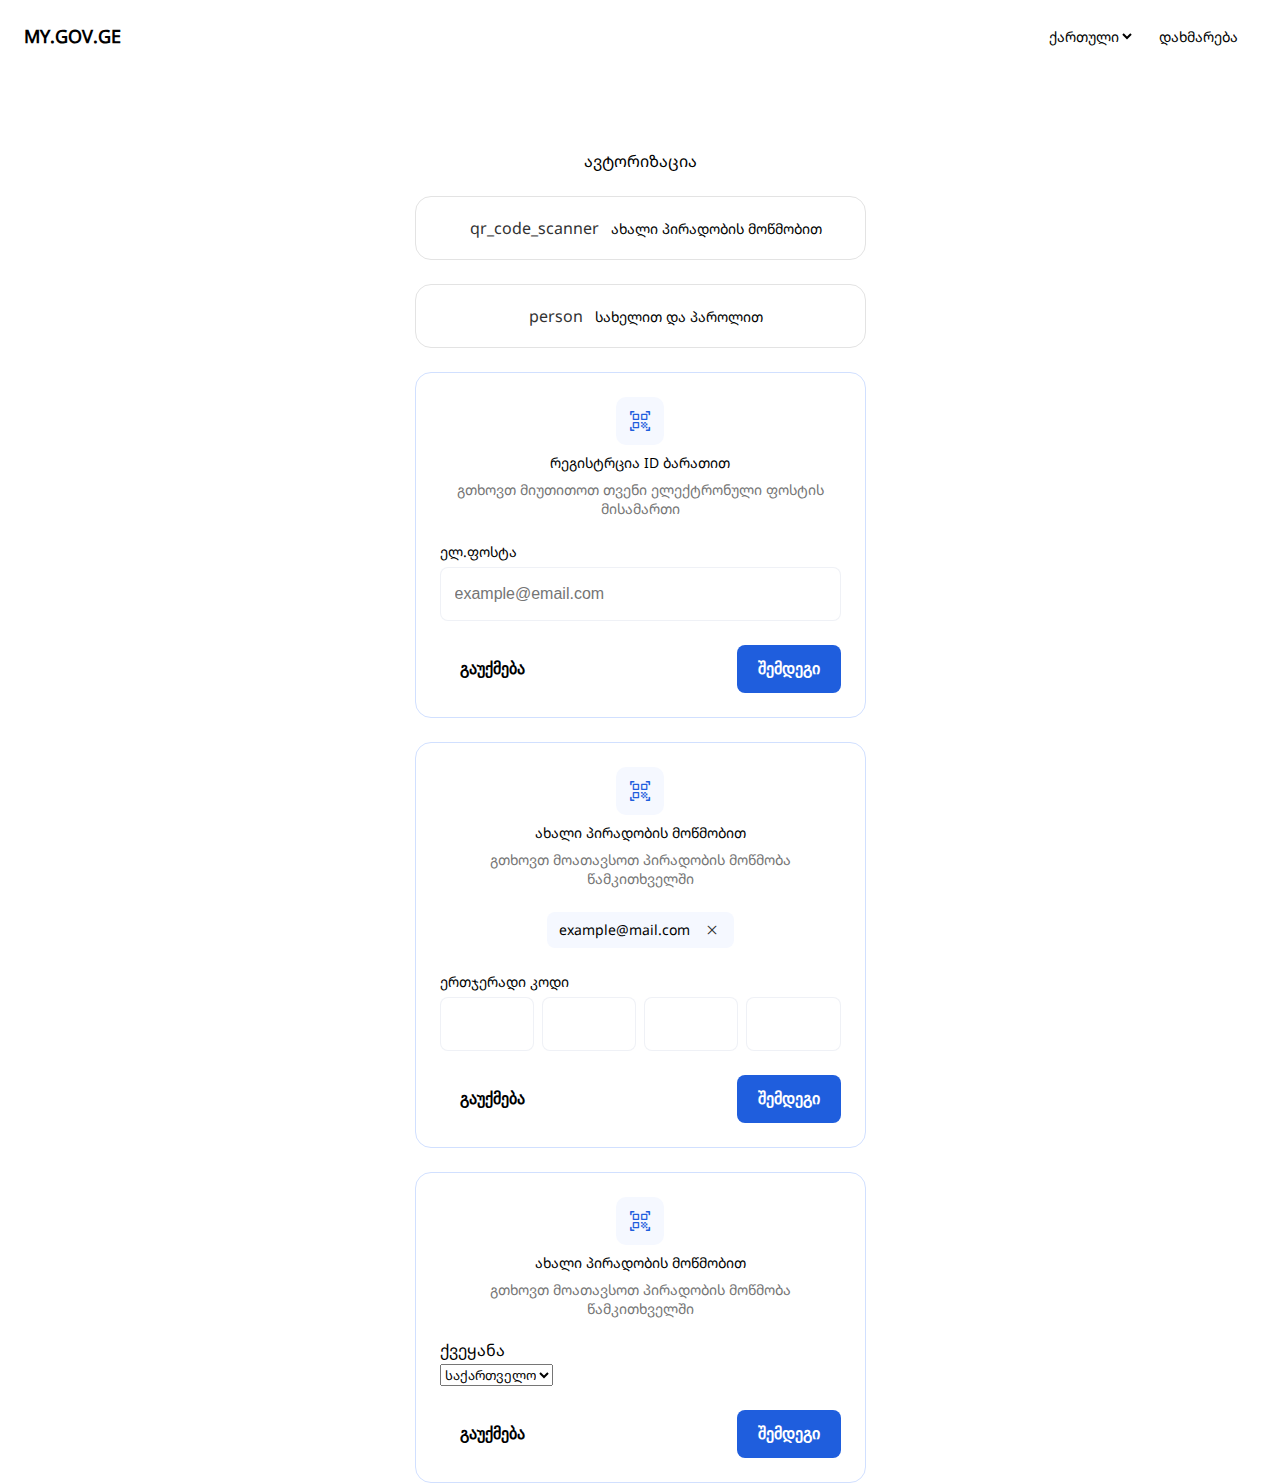
==== main.html @ c5b0b302 "all" ====
<html lang="en">

<head>
  <meta charset="UTF-8">
  <meta http-equiv="X-UA-Compatible" content="IE=edge">
  <meta name="viewport" content="width=device-width, initial-scale=1.0">

  <!-- Importing Styles -->
  <link rel="stylesheet" href="./assets/styles/reset.css">
  <link rel="stylesheet" href="./assets/styles/fonts.css">
  <link rel="stylesheet" href="./assets/styles/style.css">
  <link rel="stylesheet" href="./assets/styles/global.css">

  <!-- Icons Import -->
  <link href="https://fonts.googleapis.com/css2?family=Material+Symbols+Rounded:opsz,wght,FILL,GRAD@20..48,100..700,0..1,-50..200" rel="stylesheet" />

  <title>MY.GOV.GE</title>
   
</head>

<body>
    <div class="container">
        <header class="header_main_container">
            <div class="header_content_container">
                <div class="header_logo">my.gov.ge</div>
                <div class="header_right_components">
                    <div class="dropDown_text_ct">
                        <select name="language" id="language" class="dropdown_ct formated-text-1">
                            <option value="ქართული">ქართული</option>
                            <option value="English">English</option>
                            <option value="Russian">Russian</option>
                        </select>
                    </div>
                    <div class="help_text_ct">
                        <span class="formated-text-1">დახმარება</span>
                    </div>
                </div>
            </div>
        </header>

<!-- Diabled area >>>    aria-disabled="true" -->

        <section class="content-main-container">
            <div class="centered-forms">


<!-- Qr Code Login-->
            <div class="top-text-container">
                <span class="top-text">ავტორიზაცია</span>

                <div class="authorization-metod">
                    <div class="authorization-metod-icon">
                        <span class="material-symbols-outlined brown-color">qr_code_scanner</span>
                    </div>
                    <span class="formated-text-2">ახალი პირადობის მოწმობით</span>
                </div>
            </div>

<!-- Qr Code Login Done -->


<!-- Name and password Login -->
            <div class="top-text-container">
                <div class="authorization-metod">
                    <div class="authorization-metod-icon">
                        <span class="material-symbols-outlined brown-color">person</span>
                    </div>
                    <span class="formated-text-2">სახელით და პაროლით</span>
                </div>
            </div>


             <div class="content-container">
                <div class="form-main-container ">

                    <div class="form-top-container">

                        <div class="blue-icon-container">
                            <span class="material-symbols-outlined">person</span>
                        </div>
                        <span class="formated-text-2">სახელით და პაროლით</span>
                        <span class="formated-text-1 grey-color-500">
                            ავტორიზაციისთვის გთხოვთ გამოიყენოთ თქვენი MY.GOV.GE_ის ანგარიში
                        </span>
                    </div>



                    <div class="form-middle-container">
                        <div class="inputs-main-container">
                            <label for="users" class="formated-text-1">მომხმარებელი</label>
                            <input type="text" class="global-input" placeholder="ელ.ფოსტა ან მობილური">
                        </div>
                            
                        <div class="inputs-main-container">
                            <label for="password" class="formated-text-1">პაროლი</label>
                            <input type="password" class="global-input" placeholder="ჩაწერეთ პაროლი">

                             <div class="bottom_password_content">
                                <div class="show_password">
                                    <input type="checkbox"> <span class="formated-text-1 grey-color-700">მაჩვენე პაროლი</span>
                                </div>
                               <span class="formated-text-1 blue-color ">დაგავიწყდა პაროლი?</span>
                             </div>
                        </div>

                    </div>

 
                    <div class="form-bottom-container">
                        <button class="transparent-button"> <span class="transparent-button-text  blue-color">რეგისტრაცია</span></button>
                        <button class="blue-button"> <span class="blue-button-text ">შემდეგი</span></button>

                    </div> 
                </div>
            </div> 
            
<!-- Name and password Login Done -->






<!-- password restore First Step -->

            <div class="content-container">
                <div class="form-main-container ">

                    <div class="form-top-container">

                        <div class="blue-icon-container">
                            <span class="material-symbols-outlined">lock</span>
                        </div>
                        <span class="formated-text-2">პაროლის აღდგენა</span>
                        <span class="formated-text-1 grey-color-500">
                            პაროლის აღსადგენად შეავსეთ მოცემული ველები
                        </span>
                    </div>



                    <div class="form-middle-container">
                        <div class="inputs-main-container">
                            <label for="users" class="formated-text-1">პირადობის ნომერი</label>
                            <input type="text" class="global-input" placeholder="მაგ. 01010000000">
                        </div>
                            
                        <div class="inputs-main-container">
                            <label for="mobile" class="formated-text-1">მობილური</label>
                            <div class="mobile_phone_ct">
                            <select name="mobile" id="mobile" class="dropdown_ct formated-text-1 mobile_select">
                                <option value="number">579</option>
                                <option value="number">580</option>
                                <option value="number">581</option>
                            </select>
                            <input type="mobile" class="global-input mobile_placeholder" placeholder="ჩაწერეთ მობილური">
                            </div>

                        </div>
                        <div class="inputs-main-container">
                            <label for="email" class="formated-text-1">ელ. ფოსტა</label>
                            <input type="email" class="global-input" placeholder="მაგ. example@email.com">
                        </div>
                    </div>

 
                    <div class="form-bottom-container">
                        <button class="transparent-button"> <span class="transparent-button-text">გაუქმება</span></button>
                        <button class="blue-button"> <span class="blue-button-text ">შემდეგი</span></button>

                    </div> 
                </div>
            </div> 
<!-- password restore First Step Done -->








<!-- password restore with new password -->

            <div class="content-container" >
                <div class="form-main-container ">

                    <div class="form-top-container">

                        <div class="blue-icon-container">
                            <span class="material-symbols-outlined">lock</span>
                        </div>
                        <span class="formated-text-2">პაროლის აღდგენა</span>
                        <span class="formated-text-1 grey-color-500">
                            შეიყვანეთ ახალი პაროლი
                        </span>
                    </div>



                    <div class="form-middle-container">
                        <div class="inputs-main-container">
                            <label for="password" class="formated-text-1">ახალი პაროლი</label>
                            <input type="password" class="global-input" placeholder="შეიყვანეთ პაროლი">
                        </div>
                        <div class="inputs-main-container">
                            <label for="password" class="formated-text-1">გაიმეორეთ ახალი პაროლი</label>
                            <input type="password" class="global-input" placeholder="შეიყვანეთ პაროლი">
                        </div>
                      
                            
                        
                    </div>


                    <div class="form-bottom-container">
                        <button class="transparent-button"> <span class="transparent-button-text">გაუქმება</span></button>
                        <button class="blue-button"> <span class="blue-button-text ">შემდეგი</span></button>

                    </div> 
                </div>
            </div> 
<!-- password restore with new password Done -->
                <!-- Start Email-input with ID -->

            <div class="content-container active">
                <div class="form-main-container ">
                
                    <div class="form-top-container">
                    
                        <div class="blue-icon-container">
                            <span class="material-symbols-rounded">qr_code_scanner</span>
                        </div>
                        <span class="formated-text-2">რეგისტრცია ID ბარათით</span>
                        <span class="formated-text-1 grey-color-500">
                          გთხოვთ მიუთითოთ თვენი ელექტრონული ფოსტის მისამართი
                        </span>
                    </div>
                  
                    <div class="form-middle-container">
                      <div class="inputs-main-container">
                          <label for="email" class="formated-text-1">ელ.ფოსტა</label>
                          <input type="email" id="email" class="global-input" placeholder="example@email.com">
                      </div>
                  </div>
  
                    <div class="form-bottom-container">
                      <button class="transparent-button"> <span class="transparent-button-text  black-color">გაუქმება</span></button>
                      <button class="blue-button"> <span class="blue-button-text ">შემდეგი</span></button>
                    
                    </div> 
                </div>
              </div> 
  
  <!-- End Email-input with ID -->
  
  <!-- Start Email-verification with ID -->
  
  <div class="content-container active">
    <div class="form-main-container ">
    
        <div class="form-top-container">
        
            <div class="blue-icon-container">
                <span class="material-symbols-rounded">qr_code_scanner</span>
            </div>
            <span class="formated-text-2">ახალი პირადობის მოწმობით</span>
            <span class="formated-text-1 grey-color-500">
              გთხოვთ მოათავსოთ პირადობის მოწმობა წამკითხველში
            </span>
        </div>
  
        <div class="form-middle-container">
          <div class="selected-mail-button">
            <span>example@mail.com</span>
            <button class="icon-button">
              <span class="material-symbols-rounded brown-color">close</span>
            </button>
          </div>
          <div class="inputs-main-container">
              <label for="number" class="formated-text-1">ერთჯერადი კოდი</label>
              <div  id="number" class="inputs-code-container">
                <input type="number" class="global-input">
                <input type="number" class="global-input">
                <input type="number" class="global-input">
                <input type="number" class="global-input">
              </div>
          </div>
        </div>
      
        <div class="form-bottom-container">
          <button class="transparent-button"> <span class="transparent-button-text  black-color">გაუქმება</span></button>
          <button class="blue-button"> <span class="blue-button-text ">შემდეგი</span></button>
        </div> 
    </div>
  </div> 
  
  <!-- End Email-verification with ID -->
  
  <!-- Start Phone-input with ID -->
  
  <div class="content-container active">
    <div class="form-main-container ">
    
        <div class="form-top-container">
        
            <div class="blue-icon-container">
                <span class="material-symbols-rounded">qr_code_scanner</span>
            </div>
            <span class="formated-text-2">ახალი პირადობის მოწმობით</span>
            <span class="formated-text-1 grey-color-500">
              გთხოვთ მოათავსოთ პირადობის მოწმობა წამკითხველში
            </span>
        </div>
  
        <div class="form-middle-container">
          <div class="inputs-main-container">
            <label for="country">ქვეყანა</label>
  
            <select name="country" id="country">
              <option value="Georgia">საქართველო</option>
              <option value="Germany">გერმანია</option>
            </select>
          </div>
        </div>
  
        <div class="form-bottom-container">
          <button class="transparent-button"> <span class="transparent-button-text  black-color">გაუქმება</span></button>
          <button class="blue-button"> <span class="blue-button-text ">შემდეგი</span></button>
        </div> 
    </div>
  </div> 
  
  <!-- End Phone-input with ID -->



            <!-- <span class="loader-line"></span> -->

            </div>
            
        </section>
    </div>






</body>
</html>
---- assets/styles/fonts.css ----
@font-face {
    font-family: 'Noto Sans Georgian';
    src: url('/assets/Fonts/NotoSansGeorgian-Regular.eot');
    src: url('/assets/Fonts/NotoSansGeorgian-Regular.eot?#iefix') format('embedded-opentype'),
        url('/assets/Fonts/NotoSansGeorgian-Regular.woff2') format('woff2'),
        url('/assets/Fonts/NotoSansGeorgian-Regular.woff') format('woff'),
        url('/assets/Fonts/NotoSansGeorgian-Regular.ttf') format('truetype'),
        url('/assets/Fonts/NotoSansGeorgian-Regular.svg#NotoSansGeorgian-Regular') format('svg');
    font-weight: normal;
    font-style: normal;
    font-display: swap;
}

body, select {
    font-family: 'Noto Sans Georgian';
}
---- assets/styles/style.css ----
/* font-variant-caps: all-petite-caps; */
.header_main_container{
    display: flex;
    flex-direction: row;
    justify-content: space-between;
    align-items: center;
    padding: 24px;
}

.header_content_container{
    display: flex;
    justify-content: space-between;
    align-items: center;
    width: 100%;
}

.header_logo{
    width: 101px;
    height: 24px;
    font-style: normal;
    font-weight: 700;
    font-size: 18px;
    line-height: 24px;
    text-transform: uppercase;
    mix-blend-mode: normal;
}
.header_right_components{
    display: flex;
    flex-direction: row;
    align-items: center;
    width: auto;
    height: 19px;
    padding: 0px 16px;
    gap: 24px;
   
}
 
.help_text_ct{
    display: flex;
    flex-direction: row;
    align-items: center;
    padding: 0px;
    gap: 8px;
    width: 81px;
    height: 19px;
}

.dropDown_text_ct{
    display: flex;
    flex-direction: row;
    align-items: center;
    padding: 0px;
    gap: 8px;
    width: auto;
    height: 19px;
}
.dropdown_ct{
    border: none;
    background-color: transparent;
}



.bottom_password_content{
    display: flex;
    flex-direction: row;
    justify-content: space-between;
    align-items: flex-start;
    white-space: nowrap;
    padding: 0px 1px;
    gap: 10px;
    width: 100%;
    height: 19px;
}

.mobile_phone_ct{
    position: relative;
    display: flex;
    width: 100%;
    align-items: center;
}
.mobile_select{
    display: flex;
    flex-direction: row;
    justify-content: space-between;
    align-items: center;
    padding: 10px 12px 10px 14px;
    gap: 4px;
    width: 78px;
    height: 42px;
    position: absolute;
    cursor: pointer;
}
.mobile_select:focus{
    outline: none;
}

.mobile_placeholder{
    padding: 14px 0px 14px 90px !important;
}




/* Spinner */

.loader-line {
    width: 100%;
    height: 3px;
    position: relative;
    overflow: hidden;
    background-color: #F5F8FF;
    -webkit-border-radius: 20px;
    -moz-border-radius: 20px;
    border-radius: 20px;
}

.loader-line:before {
    content: "";
    position: absolute;
    left: -50%;
    height: 3px;
    width: 40%;
    background-color: #2970FF;
    -webkit-animation: lineAnim 1s linear infinite;
    -moz-animation: lineAnim 1s linear infinite;
    animation: lineAnim 1s linear infinite;
    -webkit-border-radius: 20px;
    -moz-border-radius: 20px;
    border-radius: 20px;
}

@keyframes lineAnim {
    0% {
        left: -40%;
    }
    50% {
        left: 20%;
        width: 80%;
    }
    100% {
        left: 100%;
        width: 100%;
    }
}
/* Spinner Done */

 

/* Responsive Mobile */

@media(max-width: 385px) {
    .container{
        gap: 24px !important;
    }
    .bottom_password_content {
        height: auto;
        flex-direction: column;
    }

    .header_right_components{
        display: none;
    }
    
    .header_content_container{
        justify-content: center;
    }

}

@media(max-width: 340px) {
    .mobile_placeholder{
        padding: 14px 0px 14px 70px !important;
    }
    
    .mobile_select{
        padding: 10px 5px 10px 8px !important;
        width: 60px !important;
    }
    .authorization-metod-icon{
        padding: 10px !important;

    }
    .centered-forms{
        min-width: 250px !important;
    }
    .form-bottom-container{
        justify-content: center !important;
        gap: unset;
    }
}


/* Responsive Mobile Done */
---- assets/styles/global.css ----
.container{
    display: flex;
    flex-direction: column;
    gap: 78px;
}




/* Global Colors */

.brown-color{
    color: #323232;
}
.grey-color-500{
    color: #757575;
}
.grey-color-700{
    color: #474747; 
}

.blue-color{
    color: #2970FF;
}

.black-color{
    color: #000000;
}
/* Global Colors Done*/







/* Global Text Format */

.formated-text-1{
    font-style: normal;
    font-weight: 400;
    font-size: 14px;
    line-height: 19px;
}

.formated-text-2{
    font-style: normal;
    font-weight: 500;
    font-size: 14px;
    line-height: 19px;
}

.nowrap{
    white-space: nowrap;
}
/* Global Text Format Done */








/* Button, Inputs and Icons Base*/

.blue-button{
    box-sizing: border-box;
    display: flex;
    flex-direction: row;
    justify-content: center;
    align-items: center;
    padding: 13px 20px;
    gap: 8px;
    width: auto;
    height: 48px;
    background: #1F5EDD;
    border: 1px solid transparent;
    border-radius: 8px;
    transition: 0.3s ease-in-out;
    cursor: pointer;
    
}

.blue-button:enabled:hover{
    background: #2970FF;
}

.blue-button:enabled:focus{
    box-shadow: 0px 1px 2px rgba(16, 24, 40, 0.05), 0px 0px 0px 4px #D1E0FF;
    border: 1px solid #84ADFF;
}

.blue-button:disabled{
    opacity: 0.3;
    cursor: default;
}

.blue-button-text{
    width: auto;
    height: 22px;
    font-style: normal;
    font-weight: 600;
    font-size: 16px;
    line-height: 22px;
    text-transform: uppercase;
    color: #FFFFFF;
}

.transparent-button{
    display: flex;
    flex-direction: row;
    align-items: center;
    padding: 13px 20px;
    width: auto;
    height: 48px;
    border-radius: 8px;
    cursor: pointer;
    border: none;
    background-color: transparent;
    transition: 0.3s ease-in-out;


}

.transparent-button:enabled:hover{
    background: #EEF4FF;
}


.transparent-button:disabled{
    opacity: 0.3;
    cursor: default;

}

.transparent-button-text{
    width: auto;
    height: 22px;
    font-style: normal;
    font-weight: 600;
    font-size: 16px;
    line-height: 22px;
    text-transform: uppercase;
}


.blue-icon-container{
    display: flex;
    flex-direction: row;
    align-items: center;
    justify-content: center;
    padding: 12px;
    gap: 10px;
    width: 48px;
    height: 48px;
    background: #F5F8FF;
    border-radius: 10px;
    color: #1F5EDD;

}

.icon-button{
    box-sizing: border-box;
    display: flex;
    flex-direction: row;
    justify-content: center;
    align-items: center;
    width: 20px;
    height: 20px;
    background: transparent;
    border: 1px solid transparent;
    border-radius: 4px;
    transition: 0.1s ease-in-out;
    cursor: pointer;
}
.icon-button span{
    font-size: 16px;
}

.icon-button:enabled:hover{
    background: rgba(209, 224, 255, 1);
}

.icon-button:enabled:focus{
    box-shadow: 0px 1px 2px rgba(16, 24, 40, 0.05), 0px 0px 0px 4px #D1E0FF;
    border: 1px solid #84ADFF;
}

.icon-button:disabled{
    opacity: 0.1;
    cursor: default;
}

.global-input{
    box-sizing: border-box;
    display: flex;
    flex-direction: row;
    align-items: center;
    padding: 16px 14px;
    gap: 8px;
    width: 100%;
    height: 54px;
    border: 1px solid rgba(201, 208, 225, 0.3);
    border-radius: 8px;
}
.global-input:focus{
    box-shadow: 0px 0px 0px 3px #84DAFF;
}

.global-input::-webkit-input-placeholder{
    height: 22px;
    font-style: normal;
    font-weight: 400;
    font-size: 16px;
    line-height: 22px;
    color: #757575;
}


.global-input:focus::-webkit-input-placeholder  {color:transparent; transition: 0.3s;}
.global-input:focus::-moz-placeholder   {color:transparent;}
.global-input:-moz-placeholder   {color:transparent;}

.material-symbols-rounded {
  font-variation-settings:
  'FILL' 0,
  'wght' 400,
  'GRAD' 0,
  'opsz' 48
}

/* Chrome, Safari, Edge, Opera */
input::-webkit-outer-spin-button,
input::-webkit-inner-spin-button {
  -webkit-appearance: none;
  margin: 0;
}

/* Firefox */
/* input[type=number] {
  -moz-appearance: textfield;
} */

.selected-mail-button{
    font-size: 14px;
    font-weight: 500;
    display: flex;
    flex-direction: row;
    align-items: center;
    padding: 8px 12px;
    gap: 12px;
    
    background: #F5F8FF;
    border-radius: 8px;
}

/* Button, Inputs and Icons Base Done*/






/* Top Authorization */

.top-text-container{
    display: flex;
    flex-direction: column;
    align-items: center;
    padding: 0px;
    gap: 24px;
    width: 100%;
    height: auto;
}

.top-text{
    width: 100%;
    height: 22px;
    font-style: normal;
    font-weight: 500;
    font-size: 16px;
    line-height: 22px;
    text-align: center;
    mix-blend-mode: normal;
    text-transform: uppercase;
}



 
.authorization-metod{
    box-sizing: border-box;
    display: flex;
    flex-direction: row;
    align-items: center;
    justify-content: center;
    padding: 8px;
    width: 100%;
    height: 64px;
    background: #FFFFFF;
    border: 1px solid #E3E3E3;
    border-radius: 16px;
    cursor: pointer;
    transition: 0.3s ease-in-out;
}

.authorization-metod:hover{
    background: #F5F8FF;
}

.authorization-metod-icon{
    display: flex;
    flex-direction: row;
    align-items: flex-start;
    padding: 12px;
    gap: 10px;
    width: auto;
    height: auto;
    border-radius: 10px;
}
/* Top Authorization Done*/










/* Global Containers */
.active{
display: flex !important;
}

.content-main-container{
    display: flex;
    justify-content: center;
    width: 100%;
}

.centered-forms{
    display: flex;
    flex-direction: column;
    justify-content: center;
    gap: 24px;
    min-width: 320px;
    max-width: 451px;
    height: auto;
}

.content-container{
    display: none;
    flex-direction: column;
    align-items: flex-start;
    padding: 0px;
    gap: 12px;
    width: 100%;
    height: auto;
}

.form-main-container{
    box-sizing: border-box;
    display: flex;
    flex-direction: column;
    align-items: flex-start;
    padding: 24px;
    gap: 24px;
    width: 100%;
    height: auto;
    background: #FFFFFF;
    border: 1px solid #D1E0FF;
    border-radius: 16px;
}


[aria-disabled="true"] {
    opacity: 0.3;
    cursor: default;
    pointer-events: none;
}

.form-top-container{
    display: flex;
    flex-direction: column;
    justify-content: center;
    align-items: center;
    text-align: center;
    padding: 0px;
    gap: 8px;
    width: 100%;
    height: auto;
}

.form-middle-container{
    display: flex;
    flex-direction: column;
    align-items: center;
    padding: 0px;
    gap: 24px;
    width: 100%;
    height: auto;

}
.form-bottom-container{
    display: flex;
    flex-direction: row;
    justify-content: space-between;
    align-items: flex-start;
    padding: 0px;
    gap: 17px;
    width: 100%;
    height: 48px;
}



.inputs-main-container{
    display: flex;
    flex-direction: column;
    align-items: flex-start;
    padding: 0px;
    gap: 6px;
    width: 100%;
    height: auto;
}

.inputs-code-container{
    display: flex;
    flex-direction: row;
    justify-content: space-between;
    align-items:center;
    gap: 8px;
}
.inputs-code-container input{
    text-align: center;
}

/* Global Containers Done*/
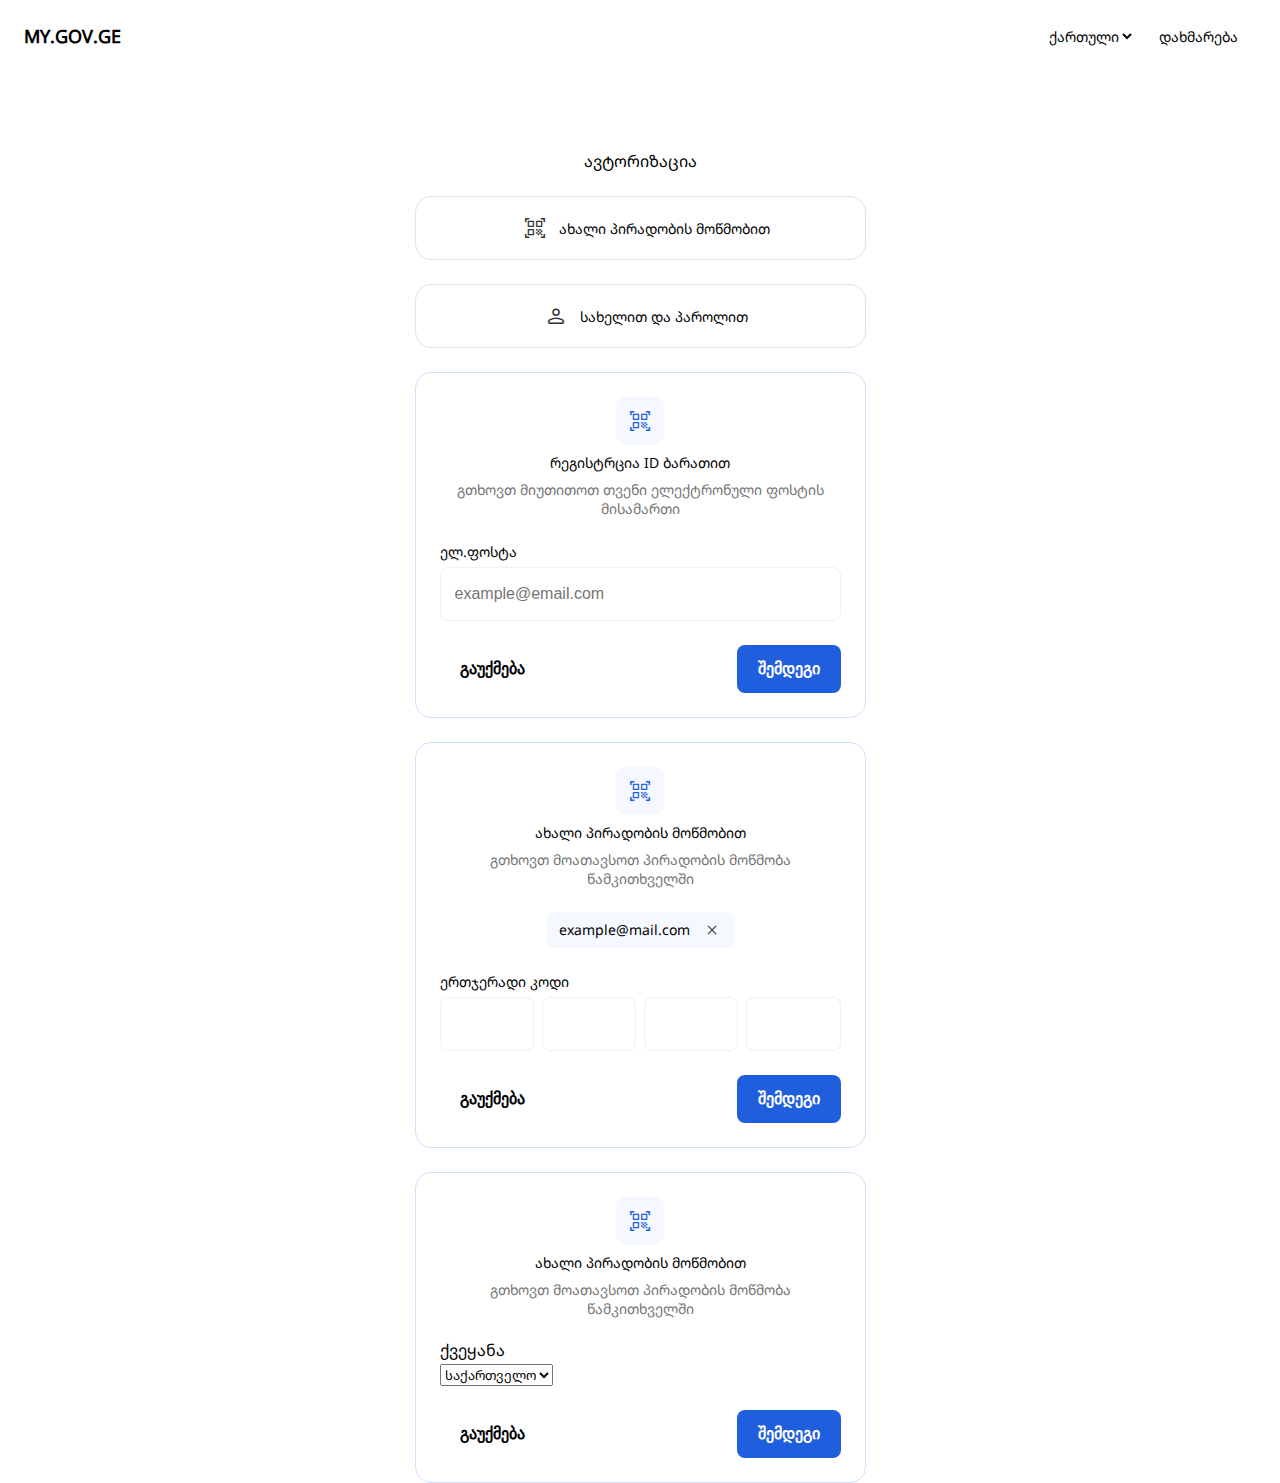
==== commit f010bf1c: "11" ====
--- a/main.html
+++ b/main.html
@@ -50,7 +50,7 @@
 
                 <div class="authorization-metod">
                     <div class="authorization-metod-icon">
-                        <span class="material-symbols-outlined brown-color">qr_code_scanner</span>
+                        <span class="material-symbols-Rounded brown-color">qr_code_scanner</span>
                     </div>
                     <span class="formated-text-2">ახალი პირადობის მოწმობით</span>
                 </div>
@@ -63,7 +63,7 @@
             <div class="top-text-container">
                 <div class="authorization-metod">
                     <div class="authorization-metod-icon">
-                        <span class="material-symbols-outlined brown-color">person</span>
+                        <span class="material-symbols-Rounded brown-color">person</span>
                     </div>
                     <span class="formated-text-2">სახელით და პაროლით</span>
                 </div>
@@ -76,7 +76,7 @@
                     <div class="form-top-container">
 
                         <div class="blue-icon-container">
-                            <span class="material-symbols-outlined">person</span>
+                            <span class="material-symbols-Rounded">person</span>
                         </div>
                         <span class="formated-text-2">სახელით და პაროლით</span>
                         <span class="formated-text-1 grey-color-500">
@@ -130,7 +130,7 @@
                     <div class="form-top-container">
 
                         <div class="blue-icon-container">
-                            <span class="material-symbols-outlined">lock</span>
+                            <span class="material-symbols-Rounded">lock</span>
                         </div>
                         <span class="formated-text-2">პაროლის აღდგენა</span>
                         <span class="formated-text-1 grey-color-500">
@@ -189,7 +189,7 @@
                     <div class="form-top-container">
 
                         <div class="blue-icon-container">
-                            <span class="material-symbols-outlined">lock</span>
+                            <span class="material-symbols-Rounded">lock</span>
                         </div>
                         <span class="formated-text-2">პაროლის აღდგენა</span>
                         <span class="formated-text-1 grey-color-500">
@@ -222,7 +222,8 @@
                 </div>
             </div> 
 <!-- password restore with new password Done -->
-                <!-- Start Email-input with ID -->
+
+<!-- Start Email-input with ID -->
 
             <div class="content-container active">
                 <div class="form-main-container ">
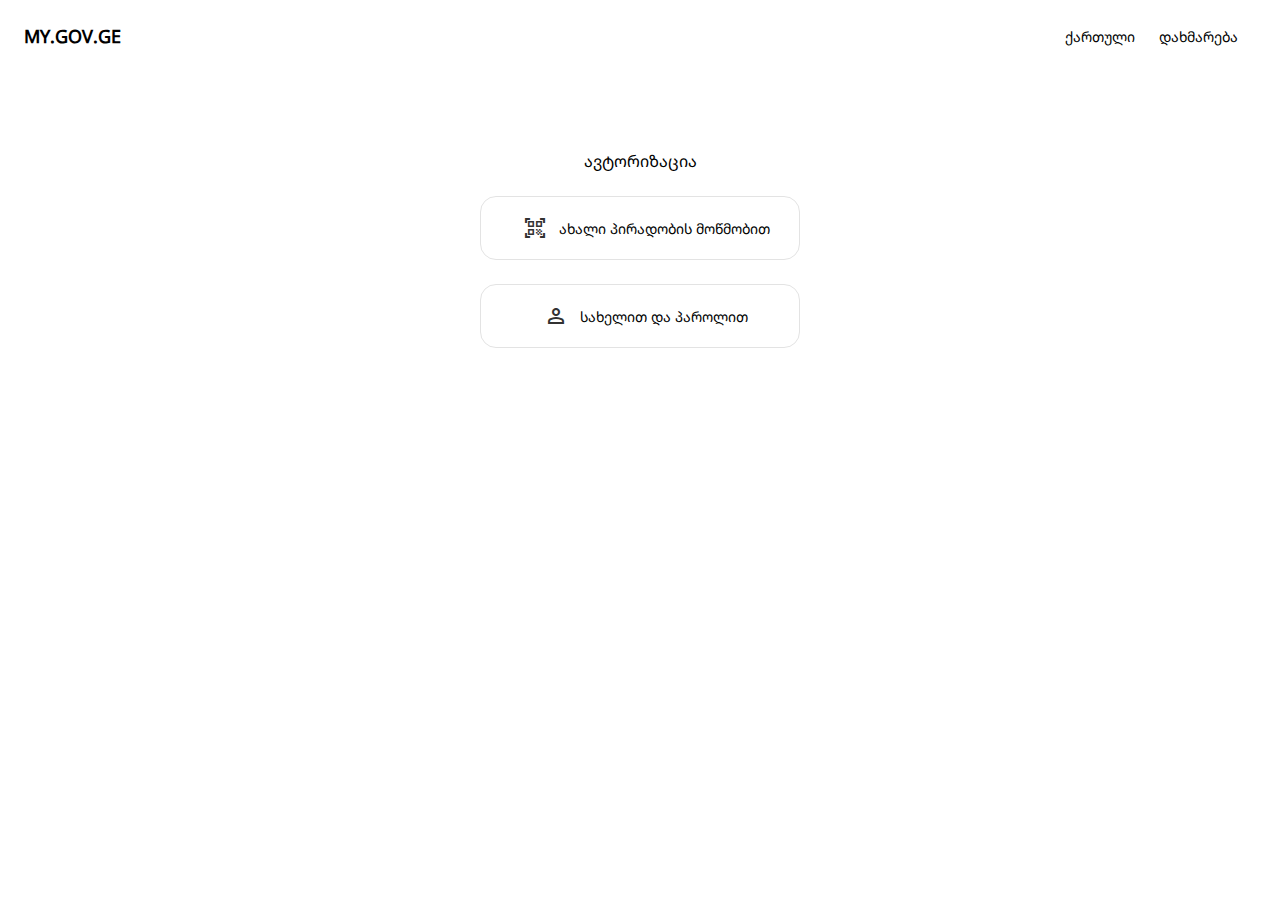
==== commit 857ddfe6: "Merge branch 'ID-Card' of https://github.com/KiRaKoZ/MGG into ID-Card" ====
--- a/main.html
+++ b/main.html
@@ -12,7 +12,7 @@
   <link rel="stylesheet" href="./assets/styles/global.css">
 
   <!-- Icons Import -->
-  <link href="https://fonts.googleapis.com/css2?family=Material+Symbols+Rounded:opsz,wght,FILL,GRAD@20..48,100..700,0..1,-50..200" rel="stylesheet" />
+  <link href="https://fonts.googleapis.com/css2?family=Material+Symbols+Outlined:opsz,wght,FILL,GRAD@20..48,100..700,0..1,-50..200" rel="stylesheet" />
 
   <title>MY.GOV.GE</title>
    
@@ -50,7 +50,7 @@
 
                 <div class="authorization-metod">
                     <div class="authorization-metod-icon">
-                        <span class="material-symbols-Rounded brown-color">qr_code_scanner</span>
+                        <span class="material-symbols-outlined brown-color">qr_code_scanner</span>
                     </div>
                     <span class="formated-text-2">ახალი პირადობის მოწმობით</span>
                 </div>
@@ -63,7 +63,7 @@
             <div class="top-text-container">
                 <div class="authorization-metod">
                     <div class="authorization-metod-icon">
-                        <span class="material-symbols-Rounded brown-color">person</span>
+                        <span class="material-symbols-outlined brown-color">person</span>
                     </div>
                     <span class="formated-text-2">სახელით და პაროლით</span>
                 </div>
@@ -76,7 +76,7 @@
                     <div class="form-top-container">
 
                         <div class="blue-icon-container">
-                            <span class="material-symbols-Rounded">person</span>
+                            <span class="material-symbols-outlined">person</span>
                         </div>
                         <span class="formated-text-2">სახელით და პაროლით</span>
                         <span class="formated-text-1 grey-color-500">
@@ -130,7 +130,7 @@
                     <div class="form-top-container">
 
                         <div class="blue-icon-container">
-                            <span class="material-symbols-Rounded">lock</span>
+                            <span class="material-symbols-outlined">lock</span>
                         </div>
                         <span class="formated-text-2">პაროლის აღდგენა</span>
                         <span class="formated-text-1 grey-color-500">
@@ -189,7 +189,7 @@
                     <div class="form-top-container">
 
                         <div class="blue-icon-container">
-                            <span class="material-symbols-Rounded">lock</span>
+                            <span class="material-symbols-outlined">lock</span>
                         </div>
                         <span class="formated-text-2">პაროლის აღდგენა</span>
                         <span class="formated-text-1 grey-color-500">
@@ -223,117 +223,6 @@
             </div> 
 <!-- password restore with new password Done -->
 
-<!-- Start Email-input with ID -->
-
-            <div class="content-container active">
-                <div class="form-main-container ">
-                
-                    <div class="form-top-container">
-                    
-                        <div class="blue-icon-container">
-                            <span class="material-symbols-rounded">qr_code_scanner</span>
-                        </div>
-                        <span class="formated-text-2">რეგისტრცია ID ბარათით</span>
-                        <span class="formated-text-1 grey-color-500">
-                          გთხოვთ მიუთითოთ თვენი ელექტრონული ფოსტის მისამართი
-                        </span>
-                    </div>
-                  
-                    <div class="form-middle-container">
-                      <div class="inputs-main-container">
-                          <label for="email" class="formated-text-1">ელ.ფოსტა</label>
-                          <input type="email" id="email" class="global-input" placeholder="example@email.com">
-                      </div>
-                  </div>
-  
-                    <div class="form-bottom-container">
-                      <button class="transparent-button"> <span class="transparent-button-text  black-color">გაუქმება</span></button>
-                      <button class="blue-button"> <span class="blue-button-text ">შემდეგი</span></button>
-                    
-                    </div> 
-                </div>
-              </div> 
-  
-  <!-- End Email-input with ID -->
-  
-  <!-- Start Email-verification with ID -->
-  
-  <div class="content-container active">
-    <div class="form-main-container ">
-    
-        <div class="form-top-container">
-        
-            <div class="blue-icon-container">
-                <span class="material-symbols-rounded">qr_code_scanner</span>
-            </div>
-            <span class="formated-text-2">ახალი პირადობის მოწმობით</span>
-            <span class="formated-text-1 grey-color-500">
-              გთხოვთ მოათავსოთ პირადობის მოწმობა წამკითხველში
-            </span>
-        </div>
-  
-        <div class="form-middle-container">
-          <div class="selected-mail-button">
-            <span>example@mail.com</span>
-            <button class="icon-button">
-              <span class="material-symbols-rounded brown-color">close</span>
-            </button>
-          </div>
-          <div class="inputs-main-container">
-              <label for="number" class="formated-text-1">ერთჯერადი კოდი</label>
-              <div  id="number" class="inputs-code-container">
-                <input type="number" class="global-input">
-                <input type="number" class="global-input">
-                <input type="number" class="global-input">
-                <input type="number" class="global-input">
-              </div>
-          </div>
-        </div>
-      
-        <div class="form-bottom-container">
-          <button class="transparent-button"> <span class="transparent-button-text  black-color">გაუქმება</span></button>
-          <button class="blue-button"> <span class="blue-button-text ">შემდეგი</span></button>
-        </div> 
-    </div>
-  </div> 
-  
-  <!-- End Email-verification with ID -->
-  
-  <!-- Start Phone-input with ID -->
-  
-  <div class="content-container active">
-    <div class="form-main-container ">
-    
-        <div class="form-top-container">
-        
-            <div class="blue-icon-container">
-                <span class="material-symbols-rounded">qr_code_scanner</span>
-            </div>
-            <span class="formated-text-2">ახალი პირადობის მოწმობით</span>
-            <span class="formated-text-1 grey-color-500">
-              გთხოვთ მოათავსოთ პირადობის მოწმობა წამკითხველში
-            </span>
-        </div>
-  
-        <div class="form-middle-container">
-          <div class="inputs-main-container">
-            <label for="country">ქვეყანა</label>
-  
-            <select name="country" id="country">
-              <option value="Georgia">საქართველო</option>
-              <option value="Germany">გერმანია</option>
-            </select>
-          </div>
-        </div>
-  
-        <div class="form-bottom-container">
-          <button class="transparent-button"> <span class="transparent-button-text  black-color">გაუქმება</span></button>
-          <button class="blue-button"> <span class="blue-button-text ">შემდეგი</span></button>
-        </div> 
-    </div>
-  </div> 
-  
-  <!-- End Phone-input with ID -->
 
 
 
--- a/assets/styles/global.css
+++ b/assets/styles/global.css
@@ -77,7 +77,7 @@
     background: #1F5EDD;
     border: 1px solid transparent;
     border-radius: 8px;
-    transition: 0.3s ease-in-out;
+    transition: 0.1s ease-in-out;
     cursor: pointer;
     
 }
@@ -118,7 +118,7 @@
     cursor: pointer;
     border: none;
     background-color: transparent;
-    transition: 0.3s ease-in-out;
+    transition: 0.1s ease-in-out;
 
 
 }
@@ -142,6 +142,22 @@
     font-size: 16px;
     line-height: 22px;
     text-transform: uppercase;
+}
+
+.transparent-button-icon {
+    box-sizing: border-box;
+
+    width: 100%;
+    display: flex;
+    flex-direction: row;
+    justify-content: center;
+    align-items: center;
+    padding: 24px 32px;
+    gap: 12px;
+    isolation: isolate;
+
+    border: 1px solid #EEF4FF;
+border-radius: 8px;
 }
 
 
@@ -198,6 +214,10 @@
     flex-direction: row;
     align-items: center;
     padding: 16px 14px;
+    font-style: normal;
+    font-weight: 400;
+    font-size: 16px;
+    line-height: 22px;
     gap: 8px;
     width: 100%;
     height: 54px;
@@ -238,9 +258,9 @@
 }
 
 /* Firefox */
-/* input[type=number] {
+input[type=number] {
   -moz-appearance: textfield;
-} */
+}
 
 .selected-mail-button{
     font-size: 14px;
@@ -254,6 +274,49 @@
     background: #F5F8FF;
     border-radius: 8px;
 }
+
+
+.global-select{
+    box-sizing: border-box;
+    display: flex;
+    flex-direction: row;
+    align-items: center;
+    padding: 14px 14px;
+    font-style: normal;
+    font-weight: 400;
+    font-size: 16px;
+    line-height: 22px;
+    color: #757575;
+    gap: 8px;
+    width: 100%;
+    height: 54px;
+    border: 1px solid rgba(201, 208, 225, 0.3);
+    border-radius: 8px;
+    background: transparent;
+
+    background-image:
+    linear-gradient(45deg, transparent 50%, gray 50%),
+    linear-gradient(135deg, gray 50%, transparent 50%);
+    background-position:
+      calc(100% - 20px) calc(1.4em + 2px),
+      calc(100% - 15px) calc(1.4em + 2px),
+      calc(100% - 2.5em) 0.5em;
+    background-size:
+      5px 5px,
+      5px 5px,
+      1px 1.5em;
+    background-repeat: no-repeat;
+}
+
+select{
+    margin: 0;      
+    -webkit-box-sizing: border-box;
+    -moz-box-sizing: border-box;
+    box-sizing: border-box;
+    -webkit-appearance: none;
+    -moz-appearance: none;
+  }
+
 
 /* Button, Inputs and Icons Base Done*/
 
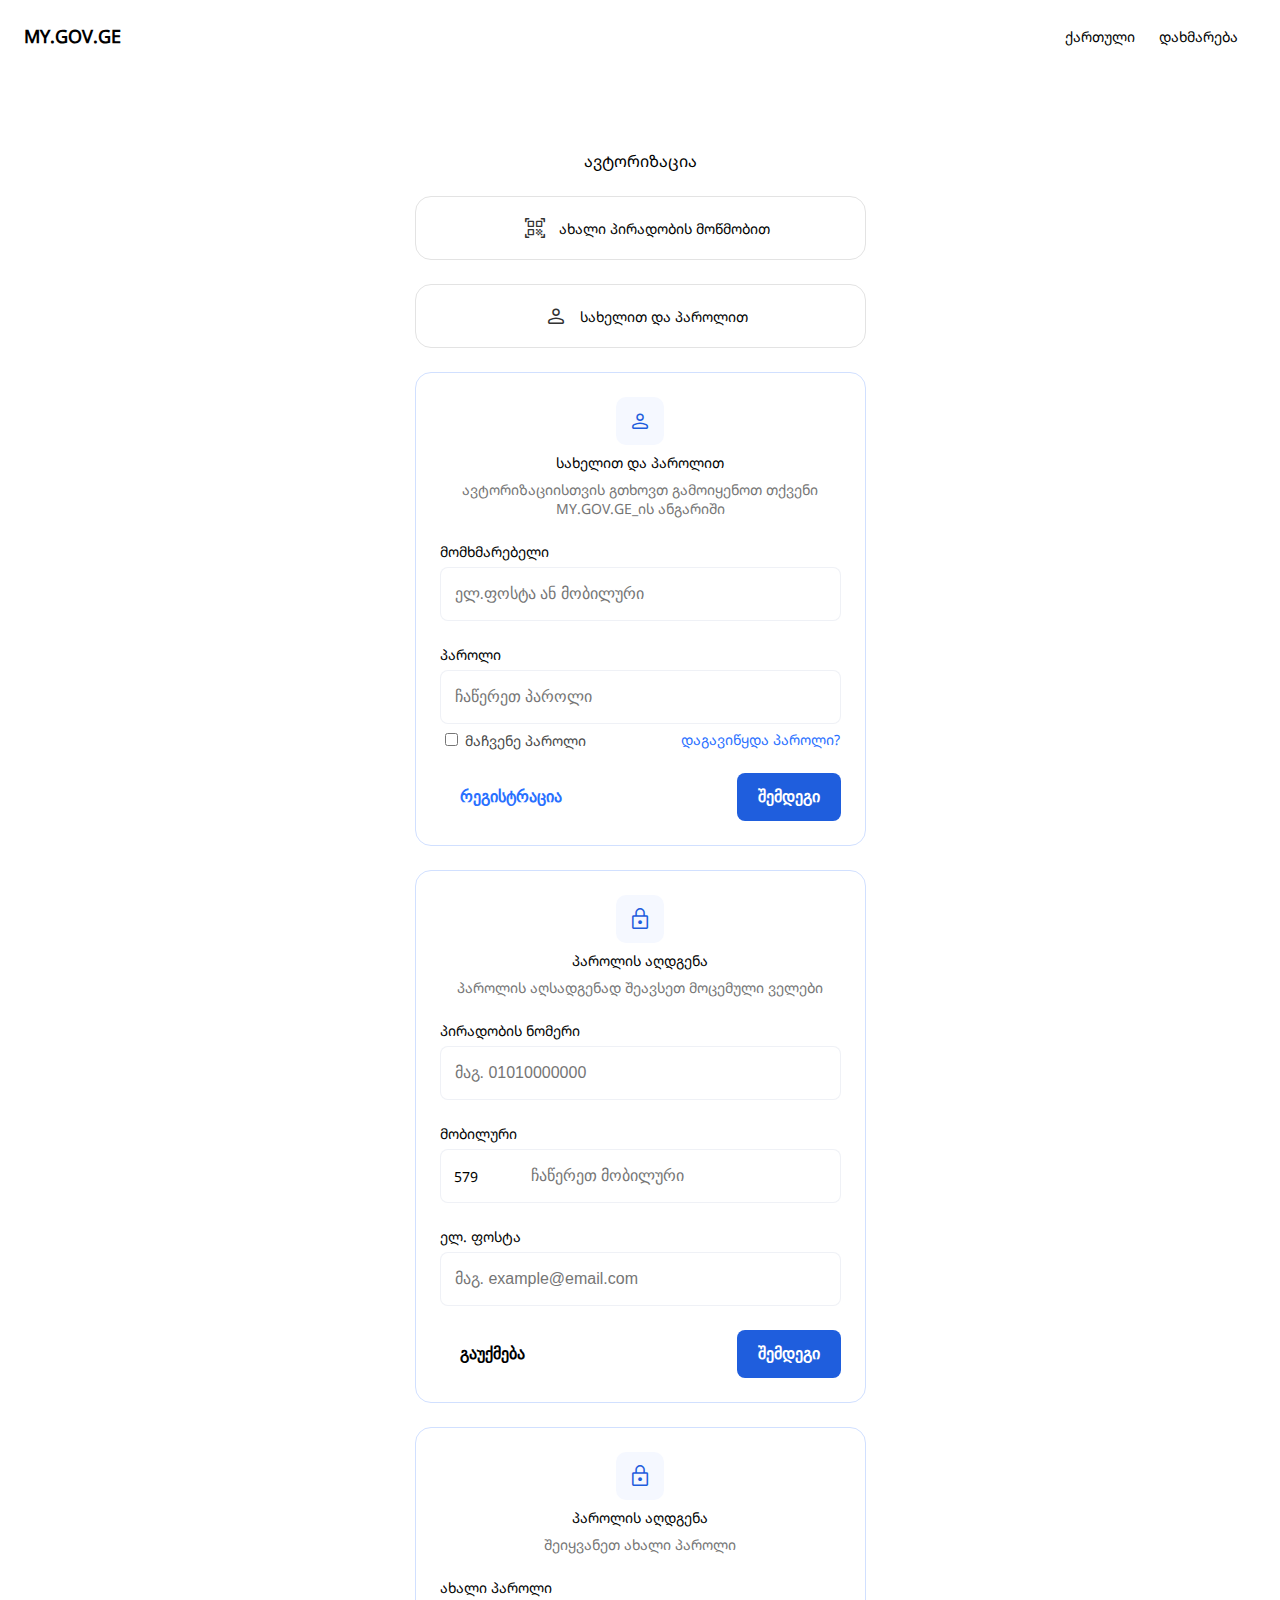
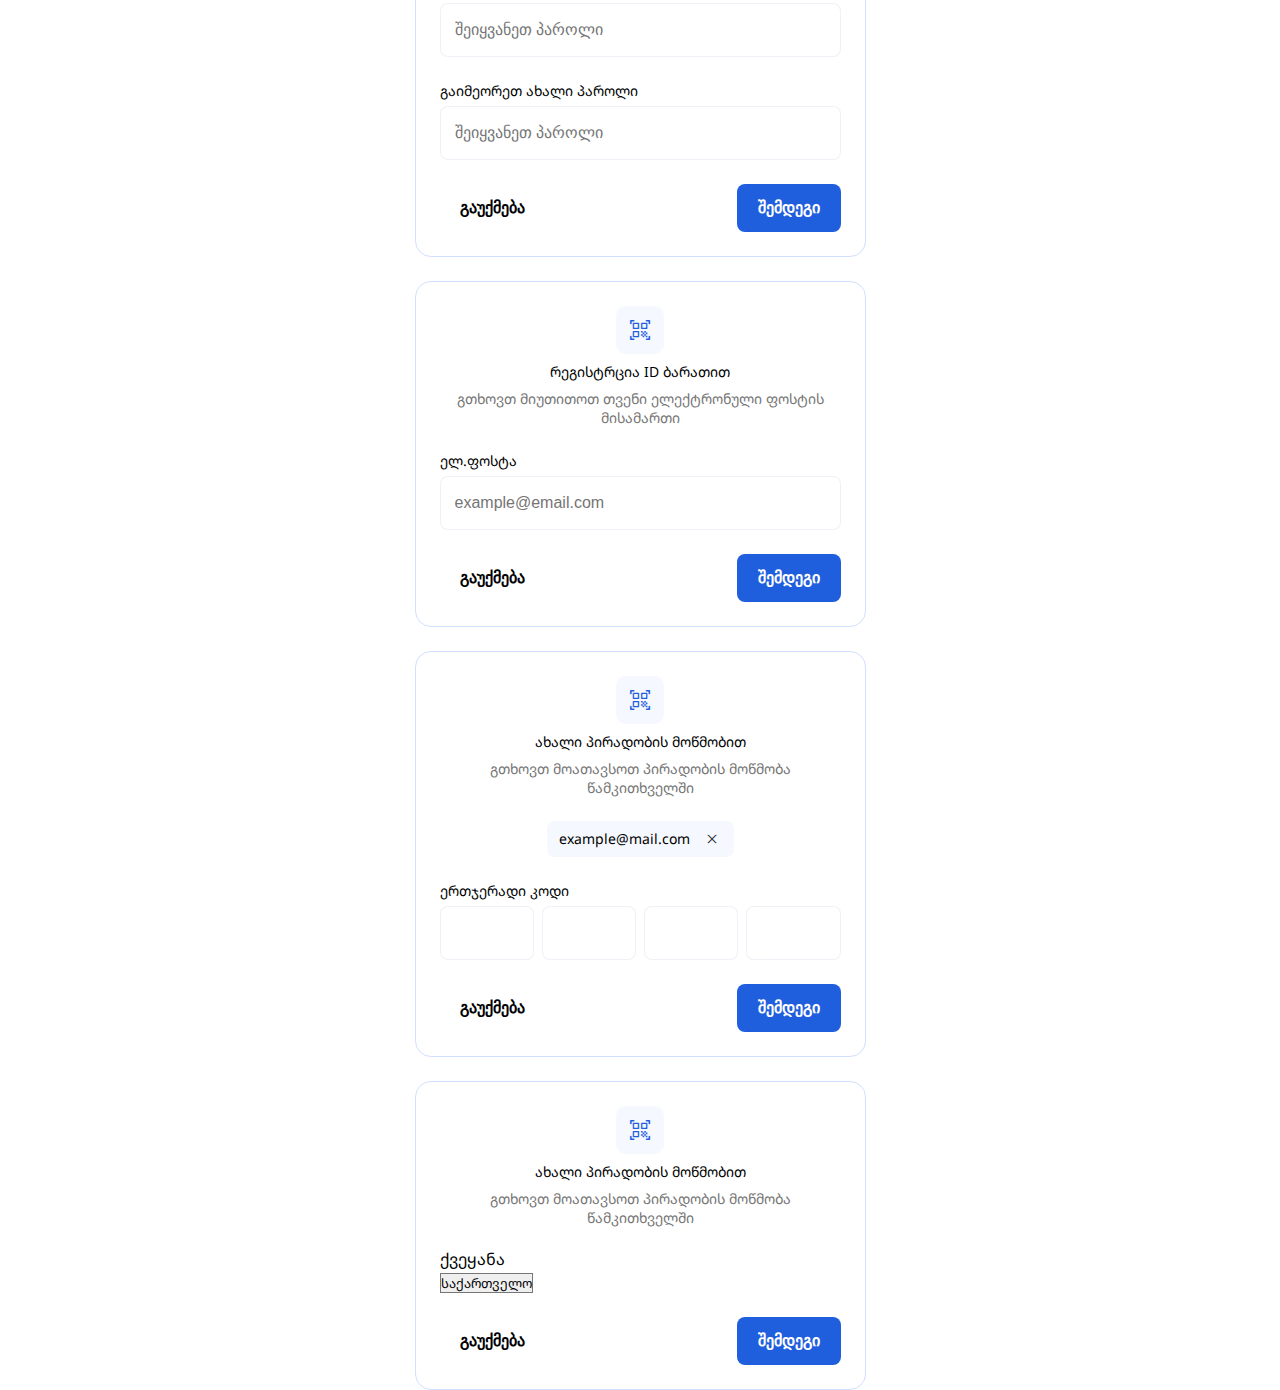
==== commit 43ebadfa: "Merge branch 'master' into ID-Card" ====
--- a/main.html
+++ b/main.html
@@ -12,7 +12,7 @@
   <link rel="stylesheet" href="./assets/styles/global.css">
 
   <!-- Icons Import -->
-  <link href="https://fonts.googleapis.com/css2?family=Material+Symbols+Outlined:opsz,wght,FILL,GRAD@20..48,100..700,0..1,-50..200" rel="stylesheet" />
+  <link href="https://fonts.googleapis.com/css2?family=Material+Symbols+Rounded:opsz,wght,FILL,GRAD@20..48,100..700,0..1,-50..200" rel="stylesheet" />
 
   <title>MY.GOV.GE</title>
    
@@ -50,7 +50,7 @@
 
                 <div class="authorization-metod">
                     <div class="authorization-metod-icon">
-                        <span class="material-symbols-outlined brown-color">qr_code_scanner</span>
+                        <span class="material-symbols-Rounded brown-color">qr_code_scanner</span>
                     </div>
                     <span class="formated-text-2">ახალი პირადობის მოწმობით</span>
                 </div>
@@ -63,7 +63,7 @@
             <div class="top-text-container">
                 <div class="authorization-metod">
                     <div class="authorization-metod-icon">
-                        <span class="material-symbols-outlined brown-color">person</span>
+                        <span class="material-symbols-Rounded brown-color">person</span>
                     </div>
                     <span class="formated-text-2">სახელით და პაროლით</span>
                 </div>
@@ -76,7 +76,7 @@
                     <div class="form-top-container">
 
                         <div class="blue-icon-container">
-                            <span class="material-symbols-outlined">person</span>
+                            <span class="material-symbols-Rounded">person</span>
                         </div>
                         <span class="formated-text-2">სახელით და პაროლით</span>
                         <span class="formated-text-1 grey-color-500">
@@ -130,7 +130,7 @@
                     <div class="form-top-container">
 
                         <div class="blue-icon-container">
-                            <span class="material-symbols-outlined">lock</span>
+                            <span class="material-symbols-Rounded">lock</span>
                         </div>
                         <span class="formated-text-2">პაროლის აღდგენა</span>
                         <span class="formated-text-1 grey-color-500">
@@ -189,7 +189,7 @@
                     <div class="form-top-container">
 
                         <div class="blue-icon-container">
-                            <span class="material-symbols-outlined">lock</span>
+                            <span class="material-symbols-Rounded">lock</span>
                         </div>
                         <span class="formated-text-2">პაროლის აღდგენა</span>
                         <span class="formated-text-1 grey-color-500">
@@ -223,6 +223,117 @@
             </div> 
 <!-- password restore with new password Done -->
 
+<!-- Start Email-input with ID -->
+
+            <div class="content-container active">
+                <div class="form-main-container ">
+                
+                    <div class="form-top-container">
+                    
+                        <div class="blue-icon-container">
+                            <span class="material-symbols-rounded">qr_code_scanner</span>
+                        </div>
+                        <span class="formated-text-2">რეგისტრცია ID ბარათით</span>
+                        <span class="formated-text-1 grey-color-500">
+                          გთხოვთ მიუთითოთ თვენი ელექტრონული ფოსტის მისამართი
+                        </span>
+                    </div>
+                  
+                    <div class="form-middle-container">
+                      <div class="inputs-main-container">
+                          <label for="email" class="formated-text-1">ელ.ფოსტა</label>
+                          <input type="email" id="email" class="global-input" placeholder="example@email.com">
+                      </div>
+                  </div>
+  
+                    <div class="form-bottom-container">
+                      <button class="transparent-button"> <span class="transparent-button-text  black-color">გაუქმება</span></button>
+                      <button class="blue-button"> <span class="blue-button-text ">შემდეგი</span></button>
+                    
+                    </div> 
+                </div>
+              </div> 
+  
+  <!-- End Email-input with ID -->
+  
+  <!-- Start Email-verification with ID -->
+  
+  <div class="content-container active">
+    <div class="form-main-container ">
+    
+        <div class="form-top-container">
+        
+            <div class="blue-icon-container">
+                <span class="material-symbols-rounded">qr_code_scanner</span>
+            </div>
+            <span class="formated-text-2">ახალი პირადობის მოწმობით</span>
+            <span class="formated-text-1 grey-color-500">
+              გთხოვთ მოათავსოთ პირადობის მოწმობა წამკითხველში
+            </span>
+        </div>
+  
+        <div class="form-middle-container">
+          <div class="selected-mail-button">
+            <span>example@mail.com</span>
+            <button class="icon-button">
+              <span class="material-symbols-rounded brown-color">close</span>
+            </button>
+          </div>
+          <div class="inputs-main-container">
+              <label for="number" class="formated-text-1">ერთჯერადი კოდი</label>
+              <div  id="number" class="inputs-code-container">
+                <input type="number" class="global-input">
+                <input type="number" class="global-input">
+                <input type="number" class="global-input">
+                <input type="number" class="global-input">
+              </div>
+          </div>
+        </div>
+      
+        <div class="form-bottom-container">
+          <button class="transparent-button"> <span class="transparent-button-text  black-color">გაუქმება</span></button>
+          <button class="blue-button"> <span class="blue-button-text ">შემდეგი</span></button>
+        </div> 
+    </div>
+  </div> 
+  
+  <!-- End Email-verification with ID -->
+  
+  <!-- Start Phone-input with ID -->
+  
+  <div class="content-container active">
+    <div class="form-main-container ">
+    
+        <div class="form-top-container">
+        
+            <div class="blue-icon-container">
+                <span class="material-symbols-rounded">qr_code_scanner</span>
+            </div>
+            <span class="formated-text-2">ახალი პირადობის მოწმობით</span>
+            <span class="formated-text-1 grey-color-500">
+              გთხოვთ მოათავსოთ პირადობის მოწმობა წამკითხველში
+            </span>
+        </div>
+  
+        <div class="form-middle-container">
+          <div class="inputs-main-container">
+            <label for="country">ქვეყანა</label>
+  
+            <select name="country" id="country">
+              <option value="Georgia">საქართველო</option>
+              <option value="Germany">გერმანია</option>
+            </select>
+          </div>
+        </div>
+  
+        <div class="form-bottom-container">
+          <button class="transparent-button"> <span class="transparent-button-text  black-color">გაუქმება</span></button>
+          <button class="blue-button"> <span class="blue-button-text ">შემდეგი</span></button>
+        </div> 
+    </div>
+  </div> 
+  
+  <!-- End Phone-input with ID -->
 
 
 
@@ -239,5 +350,4 @@
 
 
 </body>
-</html>
-
+</html>--- a/assets/styles/global.css
+++ b/assets/styles/global.css
@@ -258,9 +258,9 @@
 }
 
 /* Firefox */
-input[type=number] {
+/* input[type=number] {
   -moz-appearance: textfield;
-}
+} */
 
 .selected-mail-button{
     font-size: 14px;
@@ -395,7 +395,7 @@
 
 /* Global Containers */
 .active{
-display: flex !important;
+    display: flex !important;
 }
 
 .content-main-container{
@@ -415,7 +415,6 @@
 }
 
 .content-container{
-    display: none;
     flex-direction: column;
     align-items: flex-start;
     padding: 0px;
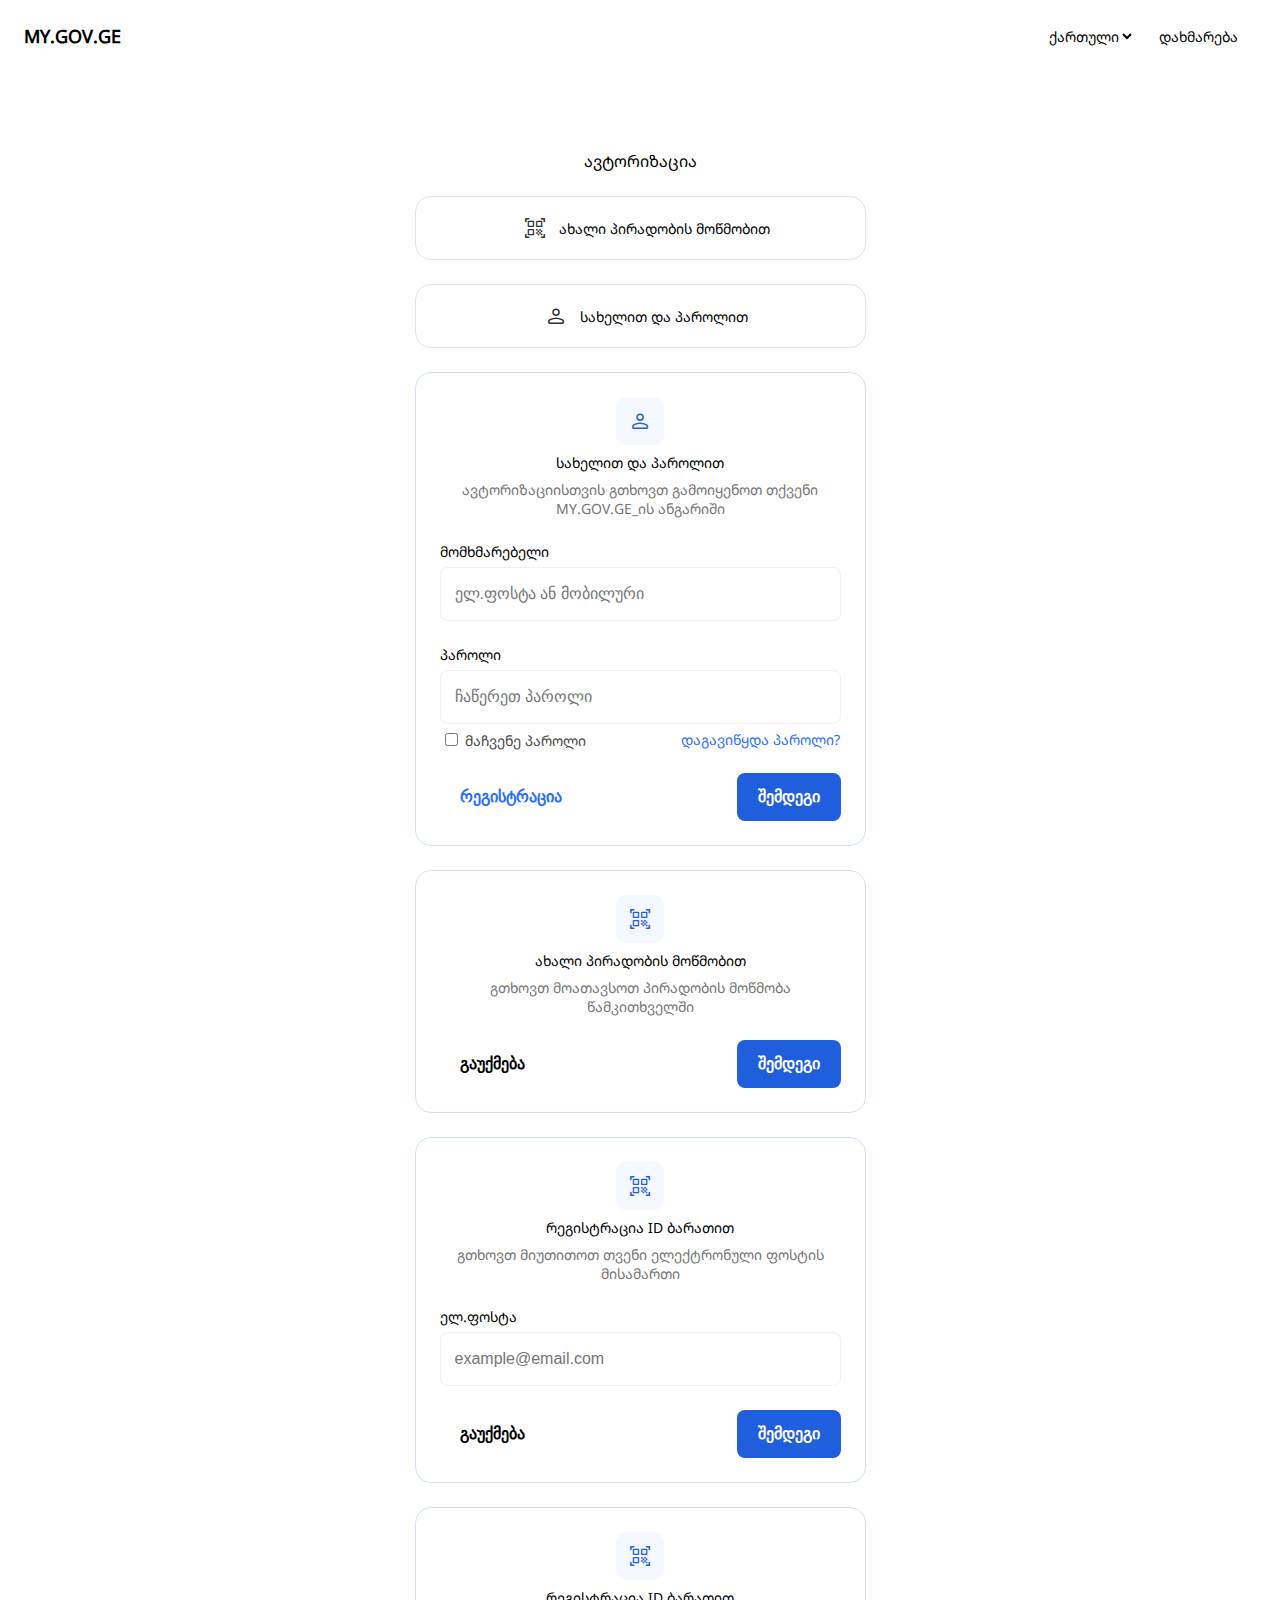
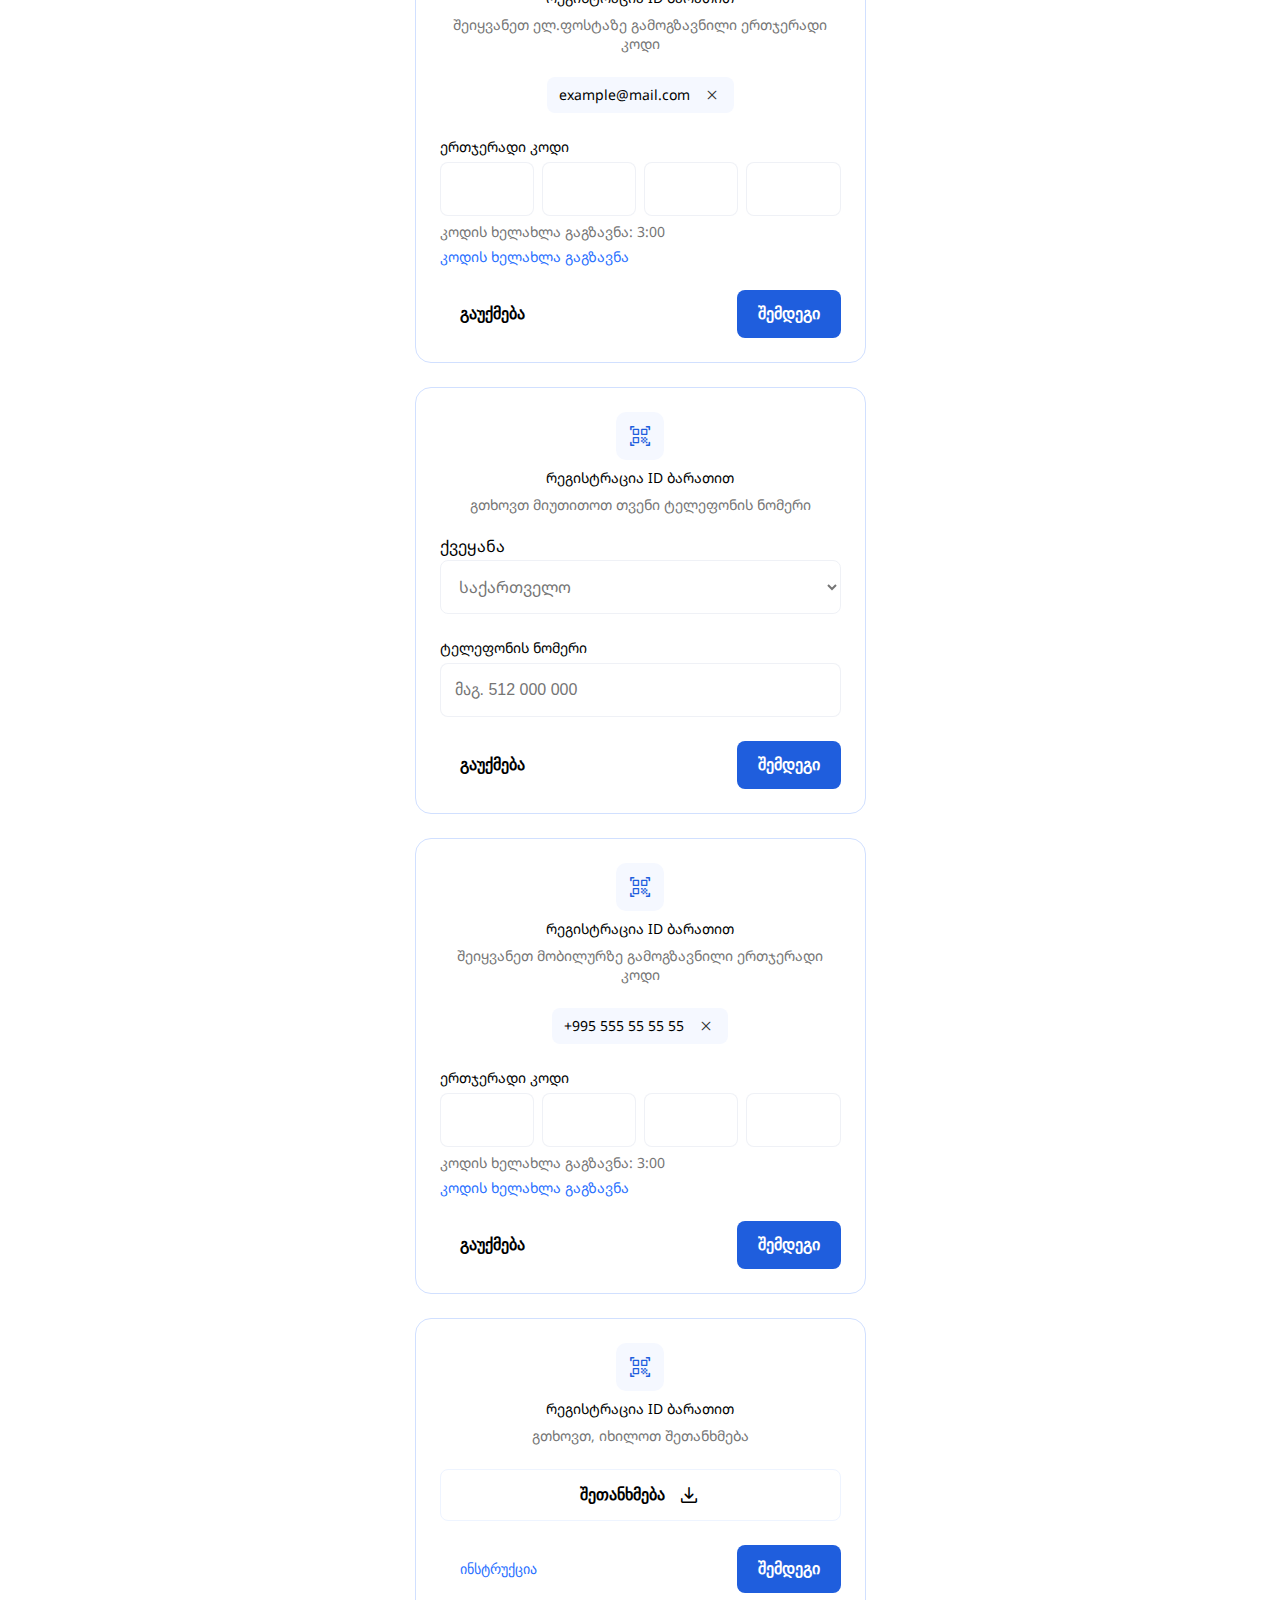
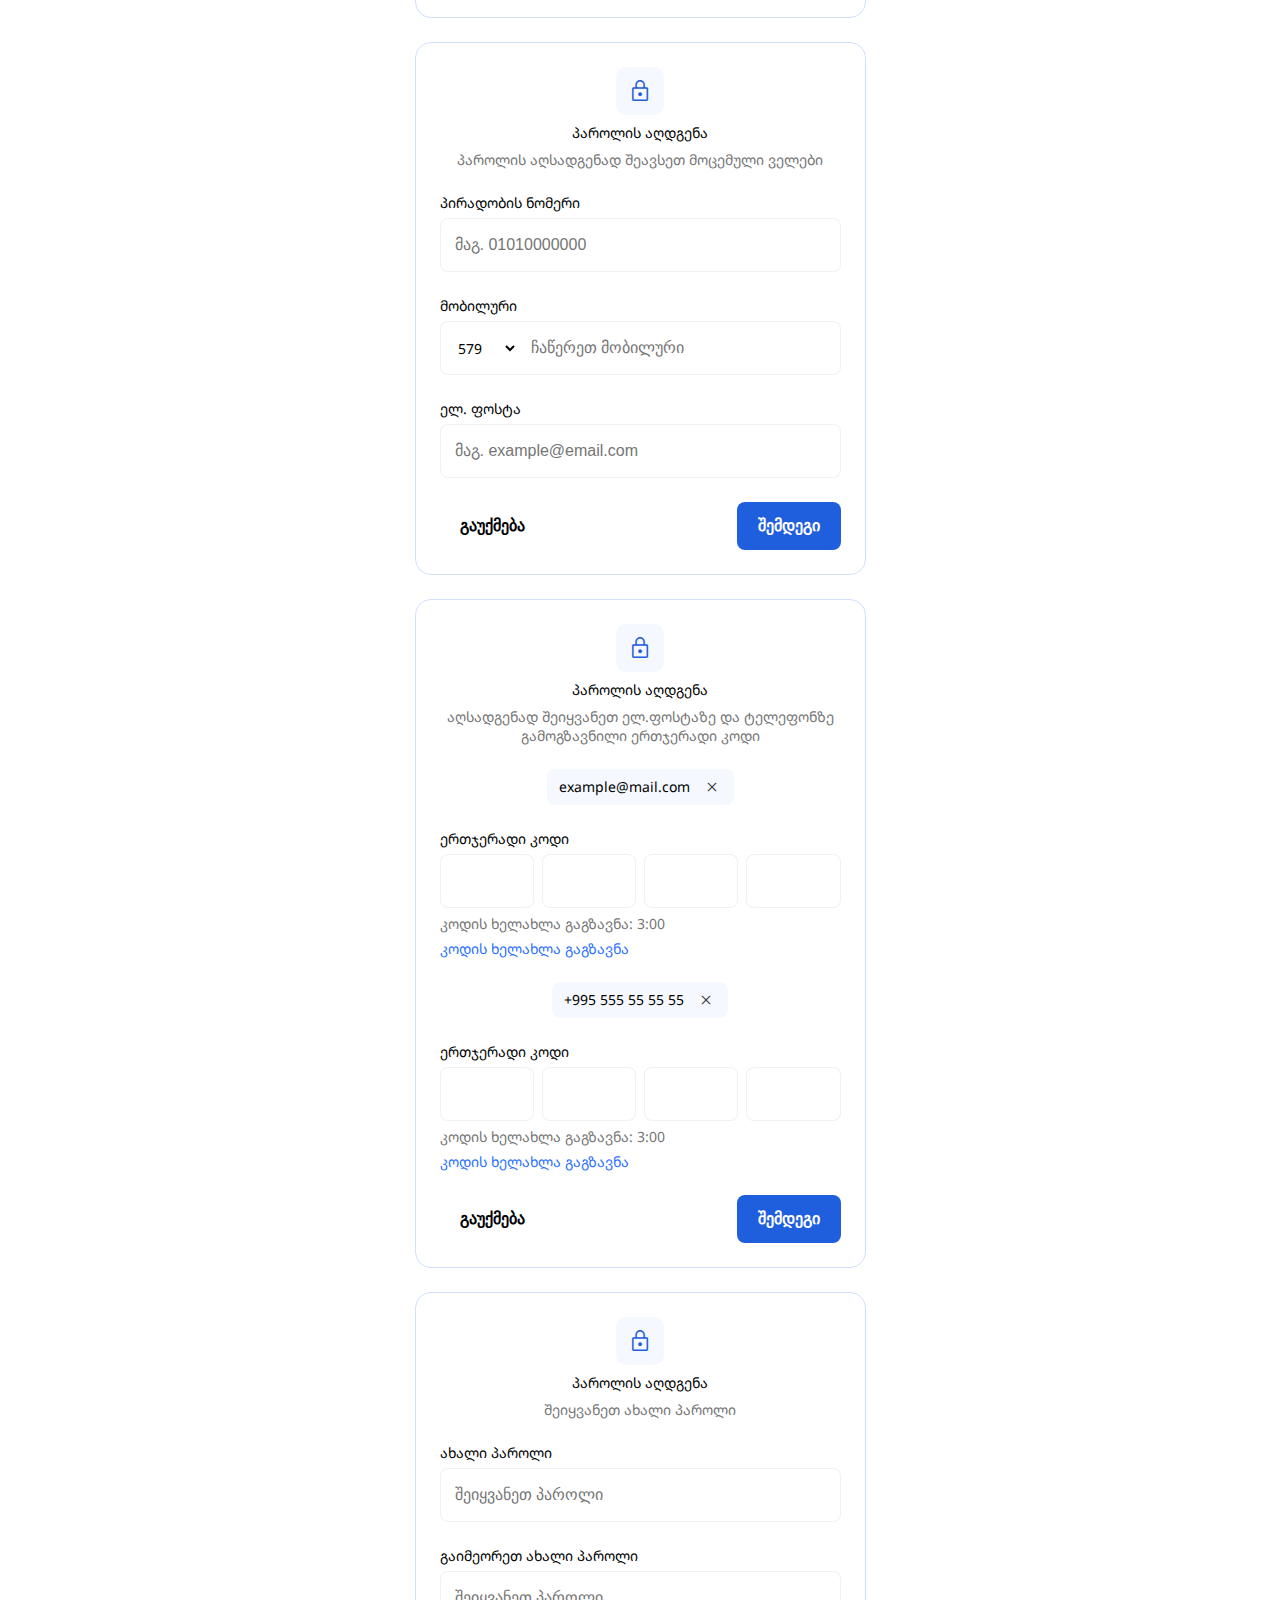
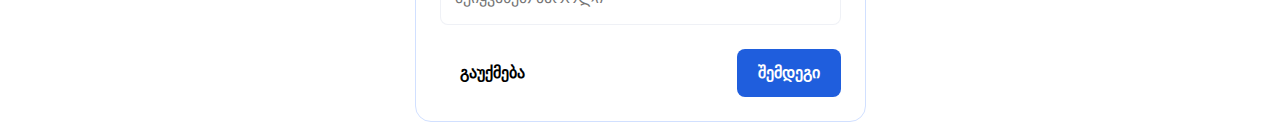
==== commit 5f9c565a: "B-Change Decoding" ====
--- a/main.html
+++ b/main.html
@@ -72,9 +72,7 @@
 
              <div class="content-container">
                 <div class="form-main-container ">
-
-                    <div class="form-top-container">
-
+                    <div class="form-top-container">
                         <div class="blue-icon-container">
                             <span class="material-symbols-Rounded">person</span>
                         </div>
@@ -83,9 +81,6 @@
                             ავტორიზაციისთვის გთხოვთ გამოიყენოთ თქვენი MY.GOV.GE_ის ანგარიში
                         </span>
                     </div>
-
-
-
                     <div class="form-middle-container">
                         <div class="inputs-main-container">
                             <label for="users" class="formated-text-1">მომხმარებელი</label>
@@ -103,10 +98,7 @@
                                <span class="formated-text-1 blue-color ">დაგავიწყდა პაროლი?</span>
                              </div>
                         </div>
-
-                    </div>
-
- 
+                    </div>
                     <div class="form-bottom-container">
                         <button class="transparent-button"> <span class="transparent-button-text  blue-color">რეგისტრაცია</span></button>
                         <button class="blue-button"> <span class="blue-button-text ">შემდეგი</span></button>
@@ -119,6 +111,233 @@
 
 
 
+<!-- QR Code Login Continue-->
+            <div class="content-container active">
+                <div class="form-main-container ">
+                    <div class="form-top-container">
+                        <div class="blue-icon-container">
+                            <span class="material-symbols-rounded">qr_code_scanner</span>
+                        </div>
+                        <span class="formated-text-2">ახალი პირადობის მოწმობით</span>
+                        <span class="formated-text-1 grey-color-500">
+                        გთხოვთ მოათავსოთ პირადობის მოწმობა წამკითხველში
+                        </span>
+                    </div>
+                    <div class="form-bottom-container">
+                        <button class="transparent-button"> <span class="transparent-button-text  black-color">გაუქმება</span></button>
+                        <button class="blue-button"> <span class="blue-button-text ">შემდეგი</span></button>
+                    </div> 
+                </div>
+            </div> 
+<!-- QR Code Login Continue Done -->
+
+
+<!-- Start Email-input with ID -->
+
+            <div class="content-container active">
+                <div class="form-main-container ">
+                    <div class="form-top-container">
+                        <div class="blue-icon-container">
+                            <span class="material-symbols-rounded">qr_code_scanner</span>
+                        </div>
+                        <span class="formated-text-2">რეგისტრაცია ID ბარათით</span>
+                        <span class="formated-text-1 grey-color-500">
+                        გთხოვთ მიუთითოთ თვენი ელექტრონული ფოსტის მისამართი
+                        </span>
+                    </div>
+                
+                    <div class="form-middle-container">
+                    <div class="inputs-main-container">
+                        <label for="email" class="formated-text-1">ელ.ფოსტა</label>
+                        <input type="email" id="email" class="global-input" placeholder="example@email.com">
+                    </div>
+                </div>
+
+
+                    <div class="form-bottom-container">
+                    <button class="transparent-button"> <span class="transparent-button-text  black-color">გაუქმება</span></button>
+                    <button class="blue-button"> <span class="blue-button-text ">შემდეგი</span></button>
+                    
+                    </div> 
+                </div>
+            </div> 
+
+<!-- End Email-input with ID -->
+
+
+
+<!-- Email-verification with ID -->
+
+            <div class="content-container active">
+                <div class="form-main-container ">
+                    <div class="form-top-container">
+                        <div class="blue-icon-container">
+                            <span class="material-symbols-rounded">qr_code_scanner</span>
+                        </div>
+                        <span class="formated-text-2">რეგისტრაცია ID ბარათით</span>
+                        <span class="formated-text-1 grey-color-500">
+                        შეიყვანეთ ელ.ფოსტაზე გამოგზავნილი ერთჯერადი კოდი
+                        </span>
+                    </div>
+                
+                    <div class="form-middle-container">
+                    <div class="selected-mail-button">
+                        <span>example@mail.com</span>
+                        <button class="icon-button">
+                        <span class="material-symbols-rounded brown-color">close</span>
+                        </button>
+                    </div>
+                    <div class="inputs-main-container">
+                        <label for="number" class="formated-text-1">ერთჯერადი კოდი</label>
+                        <div  id="number" class="inputs-code-container">
+                            <input type="number" class="global-input">
+                            <input type="number" class="global-input">
+                            <input type="number" class="global-input">
+                            <input type="number" class="global-input">
+                        </div>
+                     <span class="formated-text-1 grey-color-500" >კოდის ხელახლა გაგზავნა: 3:00</span> 
+                     <span class="formated-text-1 blue-color" >კოდის ხელახლა გაგზავნა</span> 
+                    </div>
+                    </div>
+                
+                    <div class="form-bottom-container">
+                    <button class="transparent-button"> <span class="transparent-button-text  black-color">გაუქმება</span></button>
+                    <button class="blue-button"> <span class="blue-button-text ">შემდეგი</span></button>
+                    </div> 
+                </div>
+            </div> 
+
+<!-- End Email-verification with ID -->
+
+
+
+
+<!-- ID Registration With Country -->
+            <div class="content-container active">
+                <div class="form-main-container ">
+                
+                    <div class="form-top-container">
+                    
+                        <div class="blue-icon-container">
+                            <span class="material-symbols-rounded">qr_code_scanner</span>
+                        </div>
+                        <span class="formated-text-2">რეგისტრაცია ID ბარათით</span>
+                        <span class="formated-text-1 grey-color-500">
+                        გთხოვთ მიუთითოთ თვენი ტელეფონის ნომერი
+                        </span>
+                    </div>
+                
+                    <div class="form-middle-container">
+                    <div class="inputs-main-container">
+                        <label for="country">ქვეყანა</label>
+                    
+                        <select name="country" id="country" class="global-select">
+                        <option value="Georgia">საქართველო</option>
+                        <option value="Germany">გერმანია</option>
+                        </select>
+                    </div>
+                    </div>
+                
+                    <div class="form-middle-container">
+                    <div class="inputs-main-container">
+                        <label for="phone" class="formated-text-1">ტელეფონის ნომერი</label>
+                        <input type="number" id="phone" class="global-input" placeholder="მაგ. 512 000 000" oninput="this.value = this.value.replace(/[^0-9.]/g, '').replace(/(\..*)\./g, '$1');" >
+                    </div>
+                    </div>
+                
+                    <div class="form-bottom-container">
+                    <button class="transparent-button"> <span class="transparent-button-text  black-color">გაუქმება</span></button>
+                    <button class="blue-button"> <span class="blue-button-text ">შემდეგი</span></button>
+                    </div> 
+                </div>
+            </div> 
+<!-- ID Registration With Country Done -->
+
+
+
+
+<!--  Start Mobile-verification with ID-->
+            <div class="content-container active">
+                <div class="form-main-container ">
+                
+                    <div class="form-top-container">
+                    
+                        <div class="blue-icon-container">
+                            <span class="material-symbols-rounded">qr_code_scanner</span>
+                        </div>
+                        <span class="formated-text-2">რეგისტრაცია ID ბარათით</span>
+                        <span class="formated-text-1 grey-color-500">
+                        შეიყვანეთ მობილურზე გამოგზავნილი ერთჯერადი კოდი
+                        </span>
+                    </div>
+                
+                    <div class="form-middle-container">
+                    <div class="selected-mail-button">
+                        <span>+995 555 55 55 55</span>
+                        <button class="icon-button">
+                        <span class="material-symbols-rounded brown-color">close</span>
+                        </button>
+                    </div>
+                    <div class="inputs-main-container">
+                        <label for="number" class="formated-text-1">ერთჯერადი კოდი</label>
+                        <div  id="number" class="inputs-code-container">
+                            <input type="number" class="global-input">
+                            <input type="number" class="global-input">
+                            <input type="number" class="global-input">
+                            <input type="number" class="global-input">
+                        </div>
+                    <span class="formated-text-1 grey-color-500" >კოდის ხელახლა გაგზავნა: 3:00</span> 
+                    <span class="formated-text-1 blue-color">კოდის ხელახლა გაგზავნა</span> 
+                    
+                    </div>
+                    </div>
+                
+                    <div class="form-bottom-container">
+                    <button class="transparent-button"> <span class="transparent-button-text  black-color">გაუქმება</span></button>
+                    <button class="blue-button"> <span class="blue-button-text ">შემდეგი</span></button>
+                    </div> 
+                </div>
+            </div> 
+<!--  End Mobile-verification with ID-->
+
+
+
+
+
+
+<!-- Start Assigned-file with ID -->
+
+            <div class="content-container active">
+                <div class="form-main-container ">
+                    <div class="form-top-container">
+                        <div class="blue-icon-container">
+                            <span class="material-symbols-rounded">qr_code_scanner</span>
+                        </div>
+                        <span class="formated-text-2">რეგისტრაცია ID ბარათით</span>
+                        <span class="formated-text-1 grey-color-500">
+                            გთხოვთ, იხილოთ შეთანხმება 
+                        </span>
+                    </div>
+                    <div class="form-middle-container">
+                        <button class="transparent-button transparent-button-icon transparent-button-text">
+                        <span class=" black-color">შეთანხმება</span>
+                        <span class="material-symbols-rounded">download</span>
+                        </button>
+                    </div>
+                    <div class="form-bottom-container">
+                        <button class="transparent-button"><span role="button" aria-label="პირადობით ავტორიზაციის ინსტრუქცია" class="formated-text-1 blue-color ">ინსტრუქცია</span></button>
+                        <button class="blue-button"> <span class="blue-button-text ">შემდეგი</span></button>
+                    </div> 
+                </div>
+            </div> 
+
+<!-- End Assigned-file with ID -->
+
+
+
+
+
+
 
 
 
@@ -126,9 +345,7 @@
 
             <div class="content-container">
                 <div class="form-main-container ">
-
-                    <div class="form-top-container">
-
+                    <div class="form-top-container">
                         <div class="blue-icon-container">
                             <span class="material-symbols-Rounded">lock</span>
                         </div>
@@ -137,9 +354,6 @@
                             პაროლის აღსადგენად შეავსეთ მოცემული ველები
                         </span>
                     </div>
-
-
-
                     <div class="form-middle-container">
                         <div class="inputs-main-container">
                             <label for="users" class="formated-text-1">პირადობის ნომერი</label>
@@ -156,15 +370,12 @@
                             </select>
                             <input type="mobile" class="global-input mobile_placeholder" placeholder="ჩაწერეთ მობილური">
                             </div>
-
                         </div>
                         <div class="inputs-main-container">
                             <label for="email" class="formated-text-1">ელ. ფოსტა</label>
                             <input type="email" class="global-input" placeholder="მაგ. example@email.com">
                         </div>
                     </div>
-
- 
                     <div class="form-bottom-container">
                         <button class="transparent-button"> <span class="transparent-button-text">გაუქმება</span></button>
                         <button class="blue-button"> <span class="blue-button-text ">შემდეგი</span></button>
@@ -176,18 +387,70 @@
 
 
 
-
-
-
-
-
-<!-- password restore with new password -->
+            <div class="content-container active">
+                <div class="form-main-container ">
+                    <div class="form-top-container">
+                        <div class="blue-icon-container">
+                            <span class="material-symbols-Rounded">lock</span>
+                        </div>
+                        <span class="formated-text-2">პაროლის აღდგენა</span>
+                        <span class="formated-text-1 grey-color-500">
+                            აღსადგენად შეიყვანეთ ელ.ფოსტაზე და ტელეფონზე  გამოგზავნილი ერთჯერადი კოდი
+                        </span>
+                    </div>
+                
+                    <div class="form-middle-container">
+                        <div class="selected-mail-button">
+                            <span>example@mail.com</span>
+                            <button class="icon-button">
+                            <span class="material-symbols-rounded brown-color">close</span>
+                            </button>
+                        </div>
+                        <div class="inputs-main-container">
+                            <label for="number" class="formated-text-1">ერთჯერადი კოდი</label>
+                            <div  id="number" class="inputs-code-container">
+                                <input type="number" class="global-input">
+                                <input type="number" class="global-input">
+                                <input type="number" class="global-input">
+                                <input type="number" class="global-input">
+                            </div>
+                        <span class="formated-text-1 grey-color-500" >კოდის ხელახლა გაგზავნა: 3:00</span> 
+                        <span class="formated-text-1 blue-color" >კოდის ხელახლა გაგზავნა</span> 
+                        </div>
+
+                        <div class="selected-mail-button">
+                            <span>+995 555 55 55 55</span>
+                            <button class="icon-button">
+                            <span class="material-symbols-rounded brown-color">close</span>
+                            </button>
+                        </div>
+                        <div class="inputs-main-container">
+                            <label for="number" class="formated-text-1">ერთჯერადი კოდი</label>
+                            <div  id="number" class="inputs-code-container">
+                                <input type="number" class="global-input">
+                                <input type="number" class="global-input">
+                                <input type="number" class="global-input">
+                                <input type="number" class="global-input">
+                            </div>
+                            <span class="formated-text-1 grey-color-500" >კოდის ხელახლა გაგზავნა: 3:00</span> 
+                            <span class="formated-text-1 blue-color" >კოდის ხელახლა გაგზავნა</span> 
+                        </div>
+                    </div>
+                
+                    <div class="form-bottom-container">
+                        <button class="transparent-button"> <span class="transparent-button-text  black-color">გაუქმება</span></button>
+                        <button class="blue-button"> <span class="blue-button-text ">შემდეგი</span></button>
+                    </div> 
+                </div>
+            </div> 
+
+
+
+
 
             <div class="content-container" >
                 <div class="form-main-container ">
-
-                    <div class="form-top-container">
-
+                    <div class="form-top-container">
                         <div class="blue-icon-container">
                             <span class="material-symbols-Rounded">lock</span>
                         </div>
@@ -196,9 +459,6 @@
                             შეიყვანეთ ახალი პაროლი
                         </span>
                     </div>
-
-
-
                     <div class="form-middle-container">
                         <div class="inputs-main-container">
                             <label for="password" class="formated-text-1">ახალი პაროლი</label>
@@ -208,12 +468,7 @@
                             <label for="password" class="formated-text-1">გაიმეორეთ ახალი პაროლი</label>
                             <input type="password" class="global-input" placeholder="შეიყვანეთ პაროლი">
                         </div>
-                      
-                            
-                        
-                    </div>
-
-
+                    </div>
                     <div class="form-bottom-container">
                         <button class="transparent-button"> <span class="transparent-button-text">გაუქმება</span></button>
                         <button class="blue-button"> <span class="blue-button-text ">შემდეგი</span></button>
@@ -221,126 +476,23 @@
                     </div> 
                 </div>
             </div> 
-<!-- password restore with new password Done -->
-
-<!-- Start Email-input with ID -->
-
-            <div class="content-container active">
-                <div class="form-main-container ">
-                
-                    <div class="form-top-container">
-                    
-                        <div class="blue-icon-container">
-                            <span class="material-symbols-rounded">qr_code_scanner</span>
-                        </div>
-                        <span class="formated-text-2">რეგისტრცია ID ბარათით</span>
-                        <span class="formated-text-1 grey-color-500">
-                          გთხოვთ მიუთითოთ თვენი ელექტრონული ფოსტის მისამართი
-                        </span>
-                    </div>
-                  
-                    <div class="form-middle-container">
-                      <div class="inputs-main-container">
-                          <label for="email" class="formated-text-1">ელ.ფოსტა</label>
-                          <input type="email" id="email" class="global-input" placeholder="example@email.com">
-                      </div>
-                  </div>
-  
-                    <div class="form-bottom-container">
-                      <button class="transparent-button"> <span class="transparent-button-text  black-color">გაუქმება</span></button>
-                      <button class="blue-button"> <span class="blue-button-text ">შემდეგი</span></button>
-                    
-                    </div> 
-                </div>
-              </div> 
-  
-  <!-- End Email-input with ID -->
-  
-  <!-- Start Email-verification with ID -->
-  
-  <div class="content-container active">
-    <div class="form-main-container ">
-    
-        <div class="form-top-container">
-        
-            <div class="blue-icon-container">
-                <span class="material-symbols-rounded">qr_code_scanner</span>
+
+
+
+            <div class="bottom_select_container">
+                <div class="dropDown_text_ct">
+                    <select name="language" id="language" class="dropdown_ct formated-text-1">
+                        <option value="ქართული">ქართული</option>
+                        <option value="English">English</option>
+                        <option value="Russian">Russian</option>
+                    </select>
+                </div>
+                <div class="help_text_ct">
+                    <span class="formated-text-1">დახმარება</span>
+                </div>
             </div>
-            <span class="formated-text-2">ახალი პირადობის მოწმობით</span>
-            <span class="formated-text-1 grey-color-500">
-              გთხოვთ მოათავსოთ პირადობის მოწმობა წამკითხველში
-            </span>
-        </div>
-  
-        <div class="form-middle-container">
-          <div class="selected-mail-button">
-            <span>example@mail.com</span>
-            <button class="icon-button">
-              <span class="material-symbols-rounded brown-color">close</span>
-            </button>
-          </div>
-          <div class="inputs-main-container">
-              <label for="number" class="formated-text-1">ერთჯერადი კოდი</label>
-              <div  id="number" class="inputs-code-container">
-                <input type="number" class="global-input">
-                <input type="number" class="global-input">
-                <input type="number" class="global-input">
-                <input type="number" class="global-input">
-              </div>
-          </div>
-        </div>
-      
-        <div class="form-bottom-container">
-          <button class="transparent-button"> <span class="transparent-button-text  black-color">გაუქმება</span></button>
-          <button class="blue-button"> <span class="blue-button-text ">შემდეგი</span></button>
-        </div> 
-    </div>
-  </div> 
-  
-  <!-- End Email-verification with ID -->
-  
-  <!-- Start Phone-input with ID -->
-  
-  <div class="content-container active">
-    <div class="form-main-container ">
-    
-        <div class="form-top-container">
-        
-            <div class="blue-icon-container">
-                <span class="material-symbols-rounded">qr_code_scanner</span>
+            <!-- <span class="loader-line"></span> -->
             </div>
-            <span class="formated-text-2">ახალი პირადობის მოწმობით</span>
-            <span class="formated-text-1 grey-color-500">
-              გთხოვთ მოათავსოთ პირადობის მოწმობა წამკითხველში
-            </span>
-        </div>
-  
-        <div class="form-middle-container">
-          <div class="inputs-main-container">
-            <label for="country">ქვეყანა</label>
-  
-            <select name="country" id="country">
-              <option value="Georgia">საქართველო</option>
-              <option value="Germany">გერმანია</option>
-            </select>
-          </div>
-        </div>
-  
-        <div class="form-bottom-container">
-          <button class="transparent-button"> <span class="transparent-button-text  black-color">გაუქმება</span></button>
-          <button class="blue-button"> <span class="blue-button-text ">შემდეგი</span></button>
-        </div> 
-    </div>
-  </div> 
-  
-  <!-- End Phone-input with ID -->
-
-
-
-            <!-- <span class="loader-line"></span> -->
-
-            </div>
-            
         </section>
     </div>
 
--- a/assets/styles/style.css
+++ b/assets/styles/style.css
@@ -99,7 +99,13 @@
     padding: 14px 0px 14px 90px !important;
 }
 
-
+.bottom_select_container{
+    width: 100%;
+    display: none;
+    align-items: center;
+    justify-content: space-evenly;
+    padding: 0px 16px 30px 30px;
+}
 
 
 /* Spinner */
@@ -149,7 +155,19 @@
 
 /* Responsive Mobile */
 
-@media(max-width: 385px) {
+@media(max-width: 480px) {
+    .content-container{
+        padding: 16px !important;
+    }
+    .top-text-container{
+        padding: 0px 16px!important;
+    }
+}
+
+
+
+
+@media(max-width: 400px) {
     .container{
         gap: 24px !important;
     }
@@ -162,6 +180,10 @@
         display: none;
     }
     
+    .bottom_select_container{
+        display: flex;
+    }
+
     .header_content_container{
         justify-content: center;
     }
@@ -171,6 +193,11 @@
 @media(max-width: 340px) {
     .mobile_placeholder{
         padding: 14px 0px 14px 70px !important;
+    }
+
+    .global-input{
+        overflow: hidden;
+        text-overflow: ellipsis;
     }
     
     .mobile_select{
@@ -186,7 +213,7 @@
     }
     .form-bottom-container{
         justify-content: center !important;
-        gap: unset;
+        gap: unset !important;
     }
 }
 
--- a/assets/styles/global.css
+++ b/assets/styles/global.css
@@ -3,8 +3,6 @@
     flex-direction: column;
     gap: 78px;
 }
-
-
 
 
 /* Global Colors */
@@ -152,12 +150,11 @@
     flex-direction: row;
     justify-content: center;
     align-items: center;
-    padding: 24px 32px;
     gap: 12px;
     isolation: isolate;
-
+    height: auto;
     border: 1px solid #EEF4FF;
-border-radius: 8px;
+    border-radius: 8px;
 }
 
 
@@ -293,29 +290,8 @@
     border: 1px solid rgba(201, 208, 225, 0.3);
     border-radius: 8px;
     background: transparent;
-
-    background-image:
-    linear-gradient(45deg, transparent 50%, gray 50%),
-    linear-gradient(135deg, gray 50%, transparent 50%);
-    background-position:
-      calc(100% - 20px) calc(1.4em + 2px),
-      calc(100% - 15px) calc(1.4em + 2px),
-      calc(100% - 2.5em) 0.5em;
-    background-size:
-      5px 5px,
-      5px 5px,
-      1px 1.5em;
-    background-repeat: no-repeat;
-}
-
-select{
-    margin: 0;      
-    -webkit-box-sizing: border-box;
-    -moz-box-sizing: border-box;
-    box-sizing: border-box;
-    -webkit-appearance: none;
-    -moz-appearance: none;
-  }
+    cursor: pointer;
+}
 
 
 /* Button, Inputs and Icons Base Done*/
@@ -477,8 +453,6 @@
     height: 48px;
 }
 
-
-
 .inputs-main-container{
     display: flex;
     flex-direction: column;
@@ -500,10 +474,4 @@
     text-align: center;
 }
 
-/* Global Containers Done*/
-
-
-
-
-
-
+/* Global Containers Done*/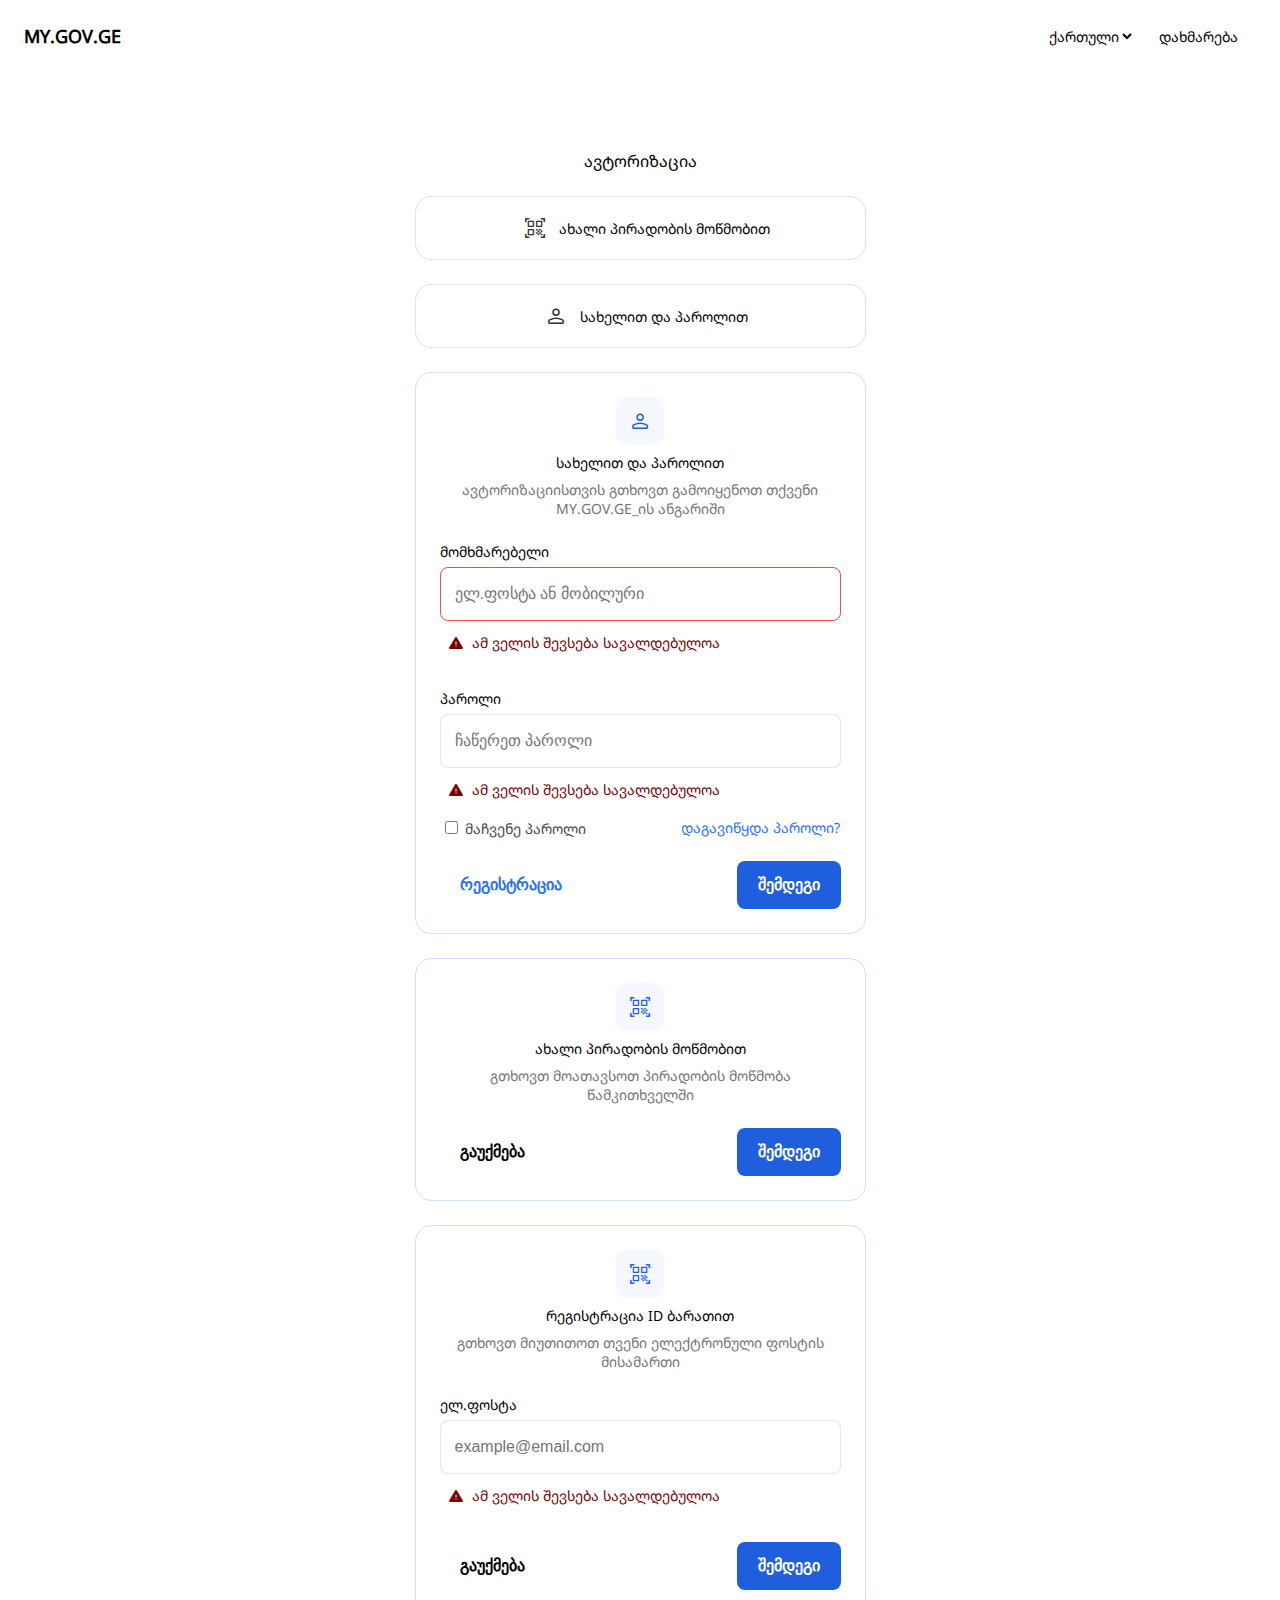
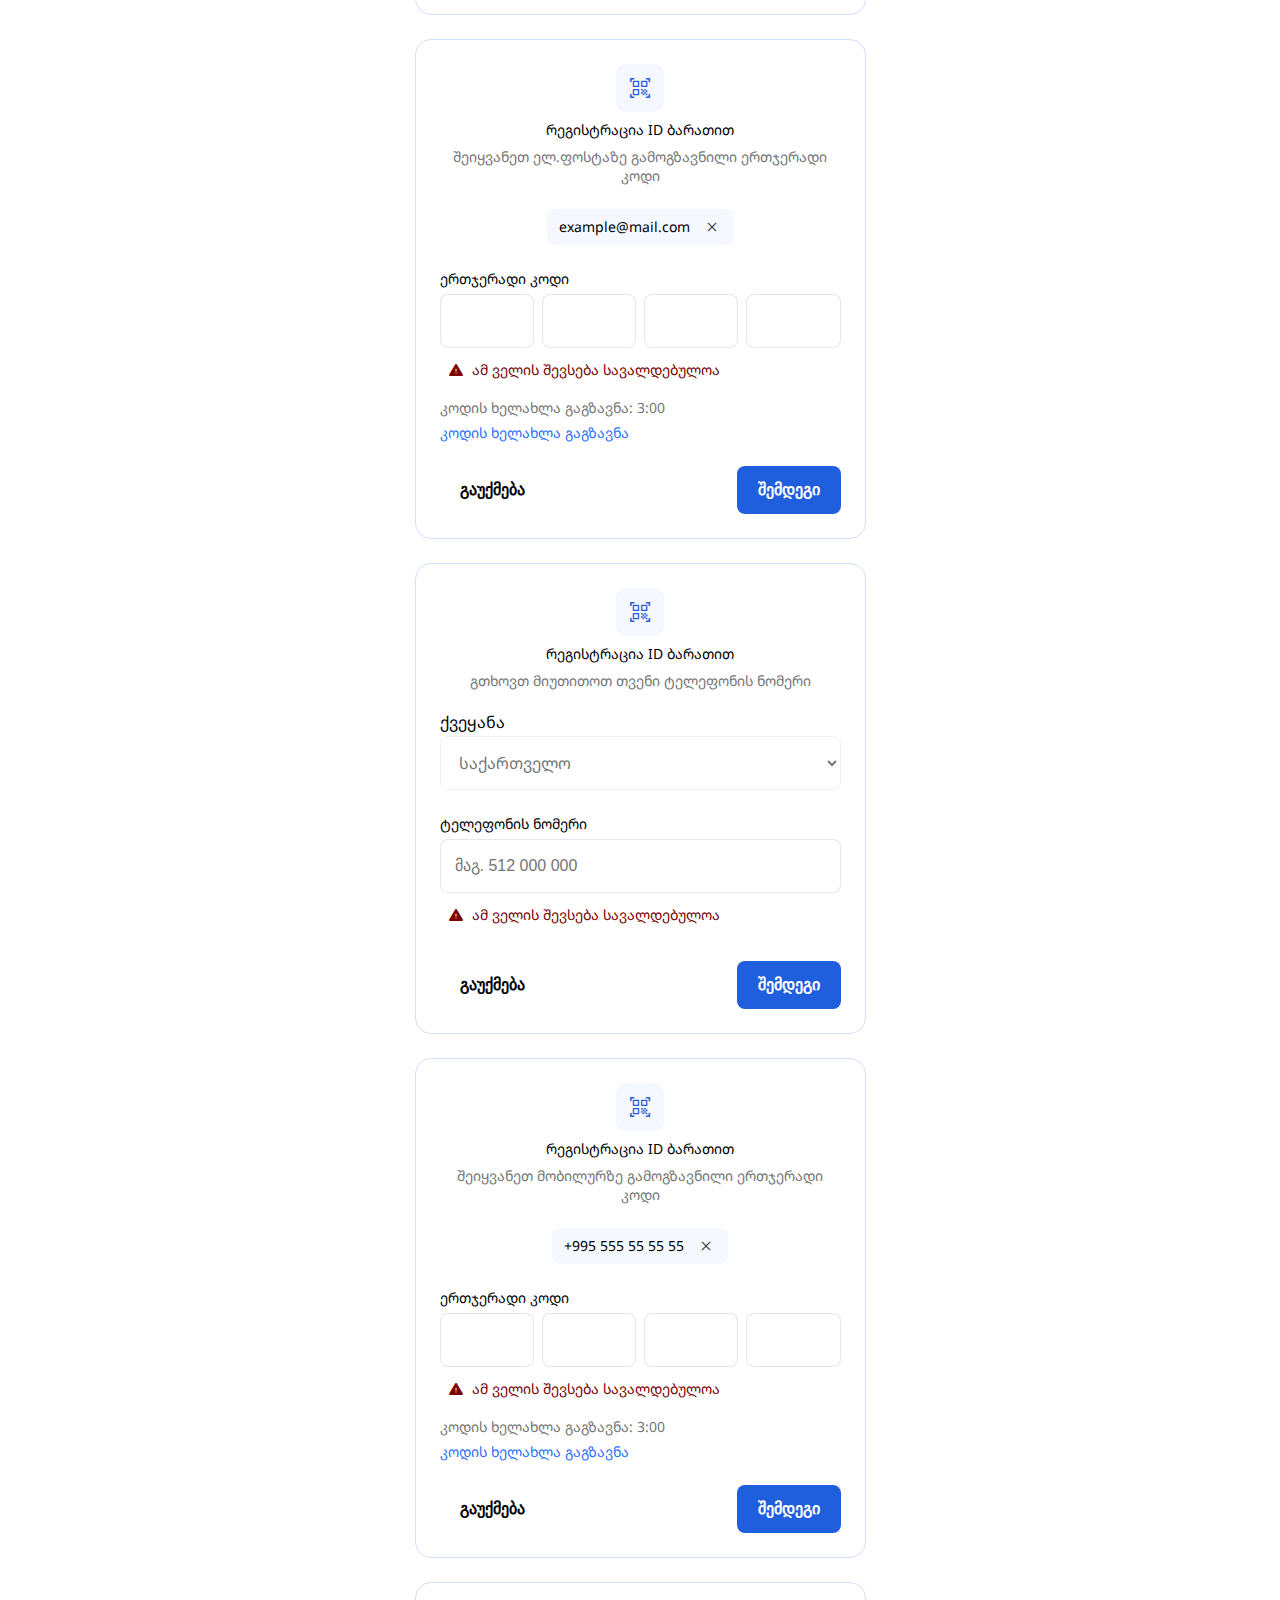
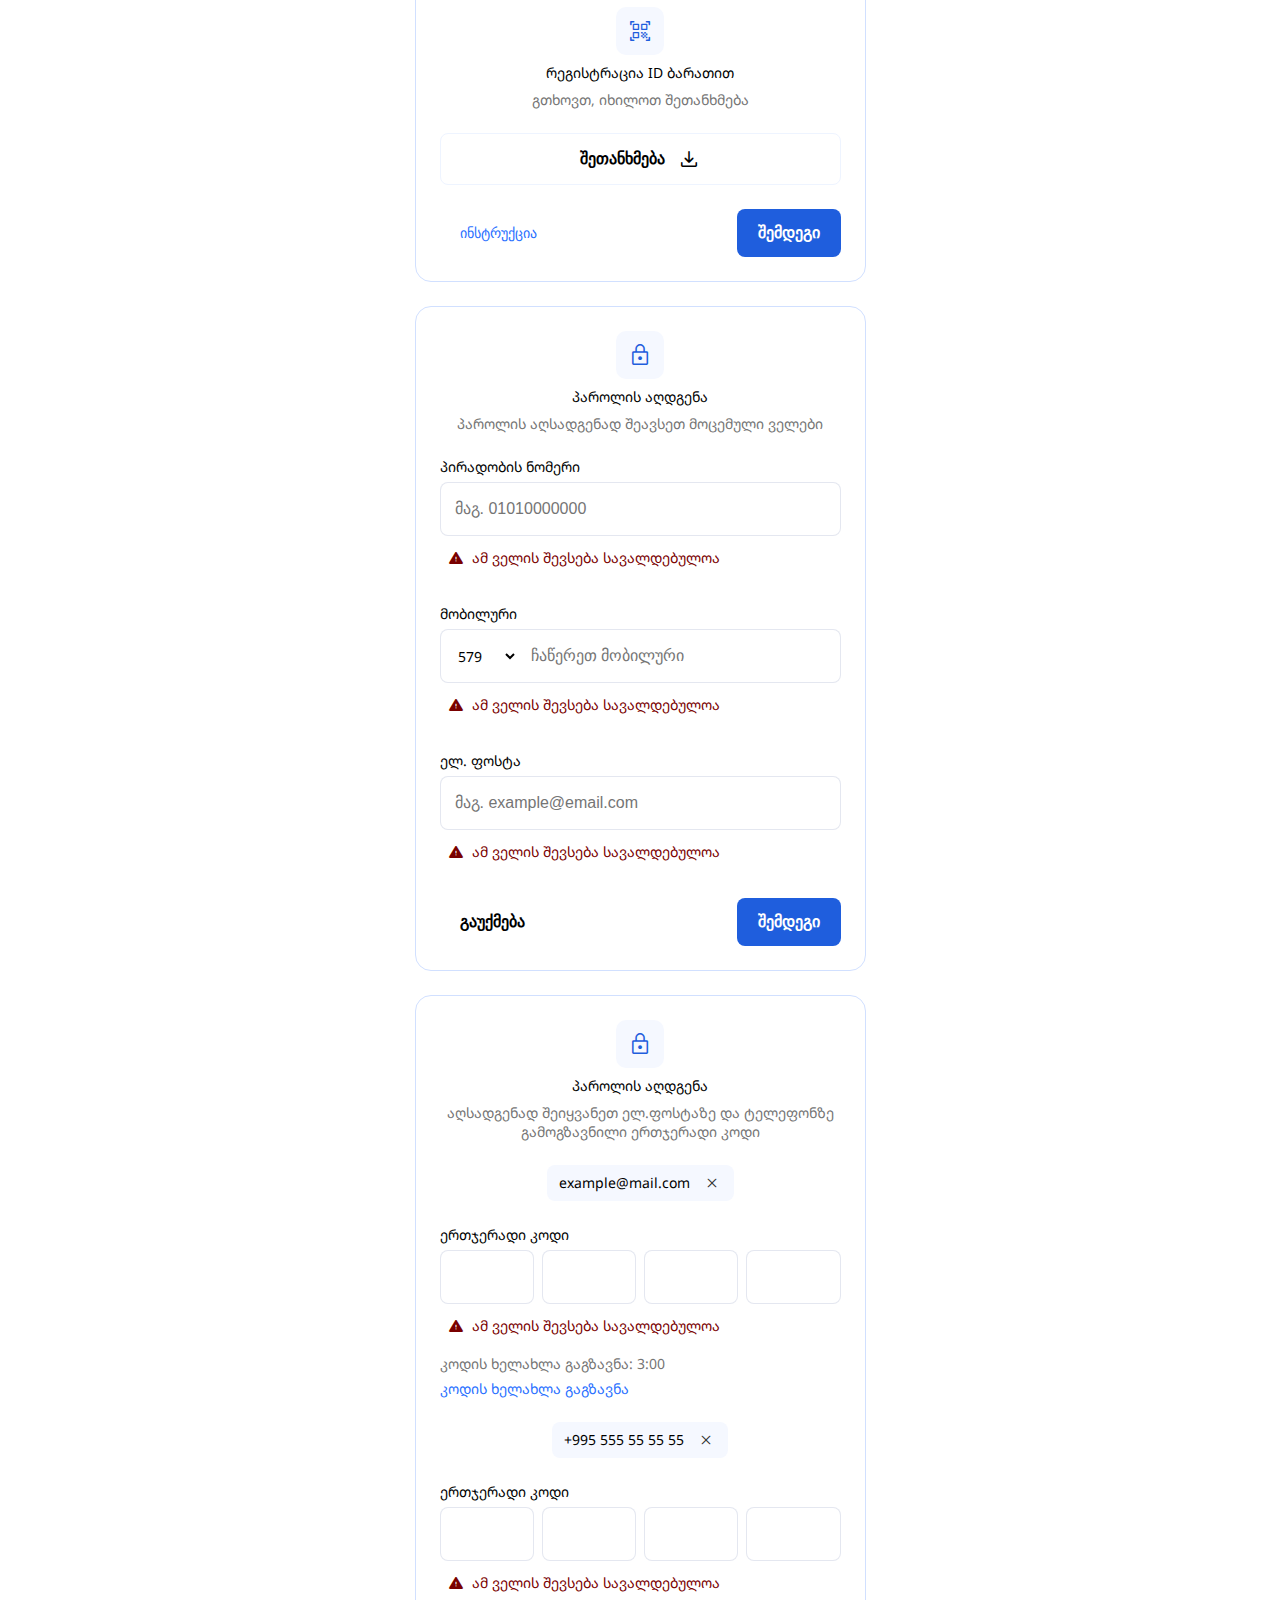
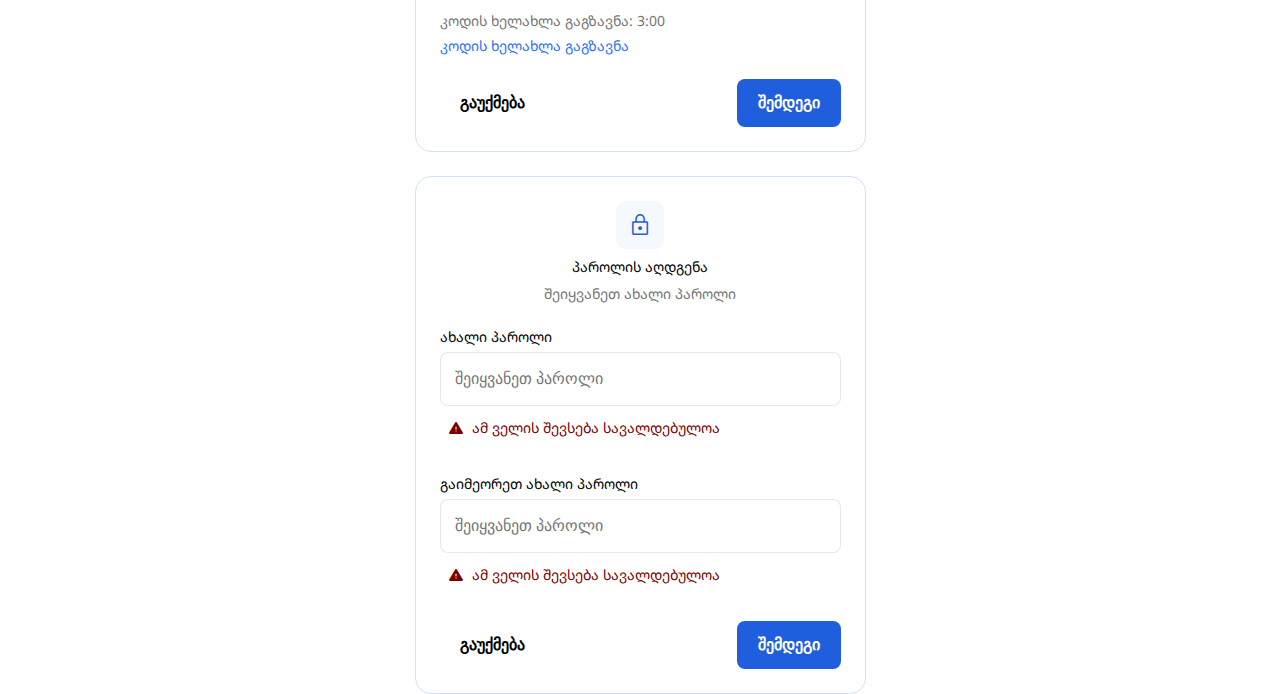
==== commit 368076f7: "Accessibilty, alert, ARIA" ====
--- a/main.html
+++ b/main.html
@@ -52,7 +52,7 @@
                     <div class="authorization-metod-icon">
                         <span class="material-symbols-Rounded brown-color">qr_code_scanner</span>
                     </div>
-                    <span class="formated-text-2">ახალი პირადობის მოწმობით</span>
+                    <span class="formated-text-2 nowrap">ახალი პირადობის მოწმობით</span>
                 </div>
             </div>
 
@@ -65,12 +65,12 @@
                     <div class="authorization-metod-icon">
                         <span class="material-symbols-Rounded brown-color">person</span>
                     </div>
-                    <span class="formated-text-2">სახელით და პაროლით</span>
+                    <span class="formated-text-2 nowrap">სახელით და პაროლით</span>
                 </div>
             </div>
 
 
-             <div class="content-container">
+             <div class="content-container active" role="region" aria-label="Login Form">
                 <div class="form-main-container ">
                     <div class="form-top-container">
                         <div class="blue-icon-container">
@@ -84,18 +84,28 @@
                     <div class="form-middle-container">
                         <div class="inputs-main-container">
                             <label for="users" class="formated-text-1">მომხმარებელი</label>
-                            <input type="text" class="global-input" placeholder="ელ.ფოსტა ან მობილური">
+                            <input type="text" id="users" name="users" class="global-input" aria-describedby="username-desc username-status" aria-label="Username" required placeholder="ელ.ფოსტა ან მობილური">
+                            <div id="users" class="input-description-error active" role="alert">
+                                <span class="material-symbols-rounded">warning</span>
+                                ამ ველის შევსება სავალდებულოა
+                            </div>
+                              <div id="users" class="input-status" role="status" aria-live="polite"></div>
                         </div>
                             
                         <div class="inputs-main-container">
                             <label for="password" class="formated-text-1">პაროლი</label>
-                            <input type="password" class="global-input" placeholder="ჩაწერეთ პაროლი">
-
+                            <input type="password" id="password" class="global-input" placeholder="ჩაწერეთ პაროლი" aria-describedby="username-desc username-status" aria-label="password" >
+                            <div id="password" class="input-description-error active" role="alert">
+                                <span class="material-symbols-rounded">warning</span>
+                                ამ ველის შევსება სავალდებულოა
+                            </div>
+                              <div id="password" class="input-status" role="status" aria-live="polite"></div>
                              <div class="bottom_password_content">
                                 <div class="show_password">
-                                    <input type="checkbox"> <span class="formated-text-1 grey-color-700">მაჩვენე პაროლი</span>
+                                    <input id="show-password" type="checkbox"></input> 
+                                    <label for="show-password" class="formated-text-1 grey-color-700">მაჩვენე პაროლი</label>
                                 </div>
-                               <span class="formated-text-1 blue-color ">დაგავიწყდა პაროლი?</span>
+                               <a href="#" class="formated-text-1 blue-color ">დაგავიწყდა პაროლი?</a>
                              </div>
                         </div>
                     </div>
@@ -112,7 +122,7 @@
 
 
 <!-- QR Code Login Continue-->
-            <div class="content-container active">
+            <div class="content-container active" role="region" aria-label="Login Form">
                 <div class="form-main-container ">
                     <div class="form-top-container">
                         <div class="blue-icon-container">
@@ -134,7 +144,7 @@
 
 <!-- Start Email-input with ID -->
 
-            <div class="content-container active">
+            <div class="content-container active" role="region" aria-label="Registration form, email input">
                 <div class="form-main-container ">
                     <div class="form-top-container">
                         <div class="blue-icon-container">
@@ -149,7 +159,12 @@
                     <div class="form-middle-container">
                     <div class="inputs-main-container">
                         <label for="email" class="formated-text-1">ელ.ფოსტა</label>
-                        <input type="email" id="email" class="global-input" placeholder="example@email.com">
+                        <input type="email" id="email" class="global-input" placeholder="example@email.com" aria-describedby="username-desc username-status" aria-label="email">
+                        <div id="email" class="input-description-error active" role="alert">
+                            <span class="material-symbols-rounded">warning</span>
+                            ამ ველის შევსება სავალდებულოა
+                        </div>
+                          <div id="email" class="input-status" role="status" aria-live="polite"></div>
                     </div>
                 </div>
 
@@ -189,14 +204,19 @@
                     </div>
                     <div class="inputs-main-container">
                         <label for="number" class="formated-text-1">ერთჯერადი კოდი</label>
-                        <div  id="number" class="inputs-code-container">
-                            <input type="number" class="global-input">
-                            <input type="number" class="global-input">
-                            <input type="number" class="global-input">
-                            <input type="number" class="global-input">
-                        </div>
+                        <div  id="number" id="number" class="inputs-code-container" aria-describedby="username-desc username-status" aria-label="PIN code">
+                            <input type="number" class="global-input">
+                            <input type="number" class="global-input">
+                            <input type="number" class="global-input">
+                            <input type="number" class="global-input">
+                        </div>
+                        <div id="number" class="input-description-error active" role="alert"> 
+                            <span class="material-symbols-rounded">warning</span>
+                            ამ ველის შევსება სავალდებულოა
+                        </div>
+                          <div id="number" class="input-status" role="status" aria-live="polite"></div>
                      <span class="formated-text-1 grey-color-500" >კოდის ხელახლა გაგზავნა: 3:00</span> 
-                     <span class="formated-text-1 blue-color" >კოდის ხელახლა გაგზავნა</span> 
+                     <a href="#" class="formated-text-1 blue-color" >კოდის ხელახლა გაგზავნა</a> 
                     </div>
                     </div>
                 
@@ -213,7 +233,7 @@
 
 
 <!-- ID Registration With Country -->
-            <div class="content-container active">
+            <div class="content-container active" role="region" aria-label="Registration form, phone number input">
                 <div class="form-main-container ">
                 
                     <div class="form-top-container">
@@ -241,7 +261,12 @@
                     <div class="form-middle-container">
                     <div class="inputs-main-container">
                         <label for="phone" class="formated-text-1">ტელეფონის ნომერი</label>
-                        <input type="number" id="phone" class="global-input" placeholder="მაგ. 512 000 000" oninput="this.value = this.value.replace(/[^0-9.]/g, '').replace(/(\..*)\./g, '$1');" >
+                        <input type="number" id="phone" class="global-input" placeholder="მაგ. 512 000 000" aria-describedby="username-desc username-status" aria-label="Phone number" >
+                        <div id="phone" class="input-description-error active" role="alert">
+                            <span class="material-symbols-rounded">warning</span>
+                            ამ ველის შევსება სავალდებულოა
+                        </div>
+                          <div id="phone" class="input-status" role="status" aria-live="polite"></div>
                     </div>
                     </div>
                 
@@ -257,7 +282,7 @@
 
 
 <!--  Start Mobile-verification with ID-->
-            <div class="content-container active">
+            <div class="content-container active" role="region" aria-label="Registration form, Phone number verification">
                 <div class="form-main-container ">
                 
                     <div class="form-top-container">
@@ -280,14 +305,19 @@
                     </div>
                     <div class="inputs-main-container">
                         <label for="number" class="formated-text-1">ერთჯერადი კოდი</label>
-                        <div  id="number" class="inputs-code-container">
-                            <input type="number" class="global-input">
-                            <input type="number" class="global-input">
-                            <input type="number" class="global-input">
-                            <input type="number" class="global-input">
-                        </div>
+                        <div  id="number" class="inputs-code-container" aria-describedby="username-desc username-status" aria-label="PIN code">
+                            <input type="number" class="global-input">
+                            <input type="number" class="global-input">
+                            <input type="number" class="global-input">
+                            <input type="number" class="global-input">
+                        </div>
+                        <div id="number" class="input-description-error active" role="alert">
+                            <span class="material-symbols-rounded">warning</span>
+                            ამ ველის შევსება სავალდებულოა
+                        </div>
+                          <div id="number" class="input-status" role="status" aria-live="polite"></div>
                     <span class="formated-text-1 grey-color-500" >კოდის ხელახლა გაგზავნა: 3:00</span> 
-                    <span class="formated-text-1 blue-color">კოდის ხელახლა გაგზავნა</span> 
+                    <a href="#" class="formated-text-1 blue-color" >კოდის ხელახლა გაგზავნა</a> 
                     
                     </div>
                     </div>
@@ -307,7 +337,7 @@
 
 <!-- Start Assigned-file with ID -->
 
-            <div class="content-container active">
+            <div class="content-container active" role="region" aria-label="Registration form, download attached file">
                 <div class="form-main-container ">
                     <div class="form-top-container">
                         <div class="blue-icon-container">
@@ -343,7 +373,7 @@
 
 <!-- password restore First Step -->
 
-            <div class="content-container">
+            <div class="content-container active" role="region" aria-label="Password reset form">
                 <div class="form-main-container ">
                     <div class="form-top-container">
                         <div class="blue-icon-container">
@@ -357,7 +387,12 @@
                     <div class="form-middle-container">
                         <div class="inputs-main-container">
                             <label for="users" class="formated-text-1">პირადობის ნომერი</label>
-                            <input type="text" class="global-input" placeholder="მაგ. 01010000000">
+                            <input type="text" id="users" class="global-input" placeholder="მაგ. 01010000000" aria-describedby="username-desc username-status" aria-label="Username">
+                            <div id="mobile" class="input-description-error active" role="alert">
+                                <span class="material-symbols-rounded">warning</span>
+                                ამ ველის შევსება სავალდებულოა
+                            </div>
+                              <div id="users" class="input-status" role="status" aria-live="polite"></div>
                         </div>
                             
                         <div class="inputs-main-container">
@@ -368,12 +403,22 @@
                                 <option value="number">580</option>
                                 <option value="number">581</option>
                             </select>
-                            <input type="mobile" class="global-input mobile_placeholder" placeholder="ჩაწერეთ მობილური">
-                            </div>
+                            <input type="mobile" id="mobile" class="global-input mobile_placeholder" placeholder="ჩაწერეთ მობილური" aria-describedby="username-desc username-status" aria-label="phone number">
+                            </div>
+                            <div id="mobile" class="input-description-error active" role="alert">
+                                <span class="material-symbols-rounded">warning</span>
+                                ამ ველის შევსება სავალდებულოა
+                            </div>
+                              <div id="mobile" class="input-status" role="status" aria-live="polite"></div>
                         </div>
                         <div class="inputs-main-container">
                             <label for="email" class="formated-text-1">ელ. ფოსტა</label>
                             <input type="email" class="global-input" placeholder="მაგ. example@email.com">
+                            <div id="email" class="input-description-error active" role="alert">
+                                <span class="material-symbols-rounded">warning</span>
+                                ამ ველის შევსება სავალდებულოა
+                            </div>
+                              <div id="email" class="input-status" role="status" aria-live="polite"></div>
                         </div>
                     </div>
                     <div class="form-bottom-container">
@@ -387,7 +432,7 @@
 
 
 
-            <div class="content-container active">
+            <div class="content-container active" role="region" aria-label="Passowrd reset form, verification">
                 <div class="form-main-container ">
                     <div class="form-top-container">
                         <div class="blue-icon-container">
@@ -408,14 +453,19 @@
                         </div>
                         <div class="inputs-main-container">
                             <label for="number" class="formated-text-1">ერთჯერადი კოდი</label>
-                            <div  id="number" class="inputs-code-container">
-                                <input type="number" class="global-input">
-                                <input type="number" class="global-input">
-                                <input type="number" class="global-input">
-                                <input type="number" class="global-input">
-                            </div>
+                            <div  id="number" class="inputs-code-container" aria-describedby="username-desc username-status" aria-label="PIN code">
+                                <input type="number" class="global-input">
+                                <input type="number" class="global-input">
+                                <input type="number" class="global-input">
+                                <input type="number" class="global-input">
+                            </div>
+                            <div id="email" class="input-description-error active" role="alert">
+                                <span class="material-symbols-rounded">warning</span>
+                                ამ ველის შევსება სავალდებულოა
+                            </div>
+                              <div id="email" class="input-status" role="status" aria-live="polite"></div>
                         <span class="formated-text-1 grey-color-500" >კოდის ხელახლა გაგზავნა: 3:00</span> 
-                        <span class="formated-text-1 blue-color" >კოდის ხელახლა გაგზავნა</span> 
+                        <a href="#" class="formated-text-1 blue-color" >კოდის ხელახლა გაგზავნა</a> 
                         </div>
 
                         <div class="selected-mail-button">
@@ -426,14 +476,19 @@
                         </div>
                         <div class="inputs-main-container">
                             <label for="number" class="formated-text-1">ერთჯერადი კოდი</label>
-                            <div  id="number" class="inputs-code-container">
-                                <input type="number" class="global-input">
-                                <input type="number" class="global-input">
-                                <input type="number" class="global-input">
-                                <input type="number" class="global-input">
-                            </div>
+                            <div  id="number" class="inputs-code-container" aria-describedby="username-desc username-status" aria-label="PIN code">
+                                <input type="number" class="global-input">
+                                <input type="number" class="global-input">
+                                <input type="number" class="global-input">
+                                <input type="number" class="global-input">
+                            </div>
+                            <div id="email" class="input-description-error active" role="alert">
+                                <span class="material-symbols-rounded">warning</span>
+                                ამ ველის შევსება სავალდებულოა
+                            </div>
+                              <div id="email" class="input-status" role="status" aria-live="polite"></div>
                             <span class="formated-text-1 grey-color-500" >კოდის ხელახლა გაგზავნა: 3:00</span> 
-                            <span class="formated-text-1 blue-color" >კოდის ხელახლა გაგზავნა</span> 
+                            <a href="#" class="formated-text-1 blue-color" >კოდის ხელახლა გაგზავნა</a> 
                         </div>
                     </div>
                 
@@ -448,7 +503,7 @@
 
 
 
-            <div class="content-container" >
+            <div class="content-container active" role="region" aria-label="Password reset form, New password">
                 <div class="form-main-container ">
                     <div class="form-top-container">
                         <div class="blue-icon-container">
@@ -462,11 +517,21 @@
                     <div class="form-middle-container">
                         <div class="inputs-main-container">
                             <label for="password" class="formated-text-1">ახალი პაროლი</label>
-                            <input type="password" class="global-input" placeholder="შეიყვანეთ პაროლი">
+                            <input type="password" id="password" class="global-input" placeholder="შეიყვანეთ პაროლი" aria-describedby="username-desc username-status" aria-label="new password">
+                            <div id="password" class="input-description-error active" role="alert">
+                                <span class="material-symbols-rounded">warning</span>
+                                ამ ველის შევსება სავალდებულოა
+                            </div>
+                              <div id="password" class="input-status" role="status" aria-live="polite"></div>
                         </div>
                         <div class="inputs-main-container">
                             <label for="password" class="formated-text-1">გაიმეორეთ ახალი პაროლი</label>
-                            <input type="password" class="global-input" placeholder="შეიყვანეთ პაროლი">
+                            <input type="password" id="password" class="global-input" placeholder="შეიყვანეთ პაროლი" aria-describedby="username-desc username-status" aria-label="repeate new password">
+                            <div id="password" class="input-description-error active" role="alert">
+                                <span class="material-symbols-rounded">warning</span>
+                                ამ ველის შევსება სავალდებულოა
+                            </div>
+                              <div id="password" class="input-status" role="status" aria-live="polite"></div>
                         </div>
                     </div>
                     <div class="form-bottom-container">
--- a/assets/styles/style.css
+++ b/assets/styles/style.css
@@ -104,7 +104,7 @@
     display: none;
     align-items: center;
     justify-content: space-evenly;
-    padding: 0px 16px 30px 30px;
+    padding: 0px 30px 30px 30px;
 }
 
 
--- a/assets/styles/global.css
+++ b/assets/styles/global.css
@@ -255,9 +255,45 @@
 }
 
 /* Firefox */
-/* input[type=number] {
+input[type=number] {
   -moz-appearance: textfield;
-} */
+}
+
+.input-description-error .material-symbols-rounded {
+    font-variation-settings:
+    'FILL' 1,
+    'wght' 700,
+    'GRAD' 00;
+    color: #7A0000;
+    font-size: 16px;
+    margin: 8px;
+  }
+
+  .input-description-error {
+    color: #7A0000;
+    font-size: 14px;
+    display: none;
+    flex-direction: row;
+    align-items: center;
+
+  }
+
+  input:enabled:hover{
+    border: 1px solid #2970FF;
+  }
+  input:optional {
+    border-color: rgba(201, 208, 225, 0.5);
+  }
+  input:required {
+    border-color: rgba(201, 208, 225, 0.5);
+  }
+  input:invalid {
+    border-color: rgba(255, 71, 71, 1);
+  }
+  input:disabled {
+    background: #F9F9FB;
+    border: 1px solid rgba(201, 208, 225, 0.5);
+  }
 
 .selected-mail-button{
     font-size: 14px;
@@ -397,6 +433,7 @@
     gap: 12px;
     width: 100%;
     height: auto;
+    display: none;
 }
 
 .form-main-container{
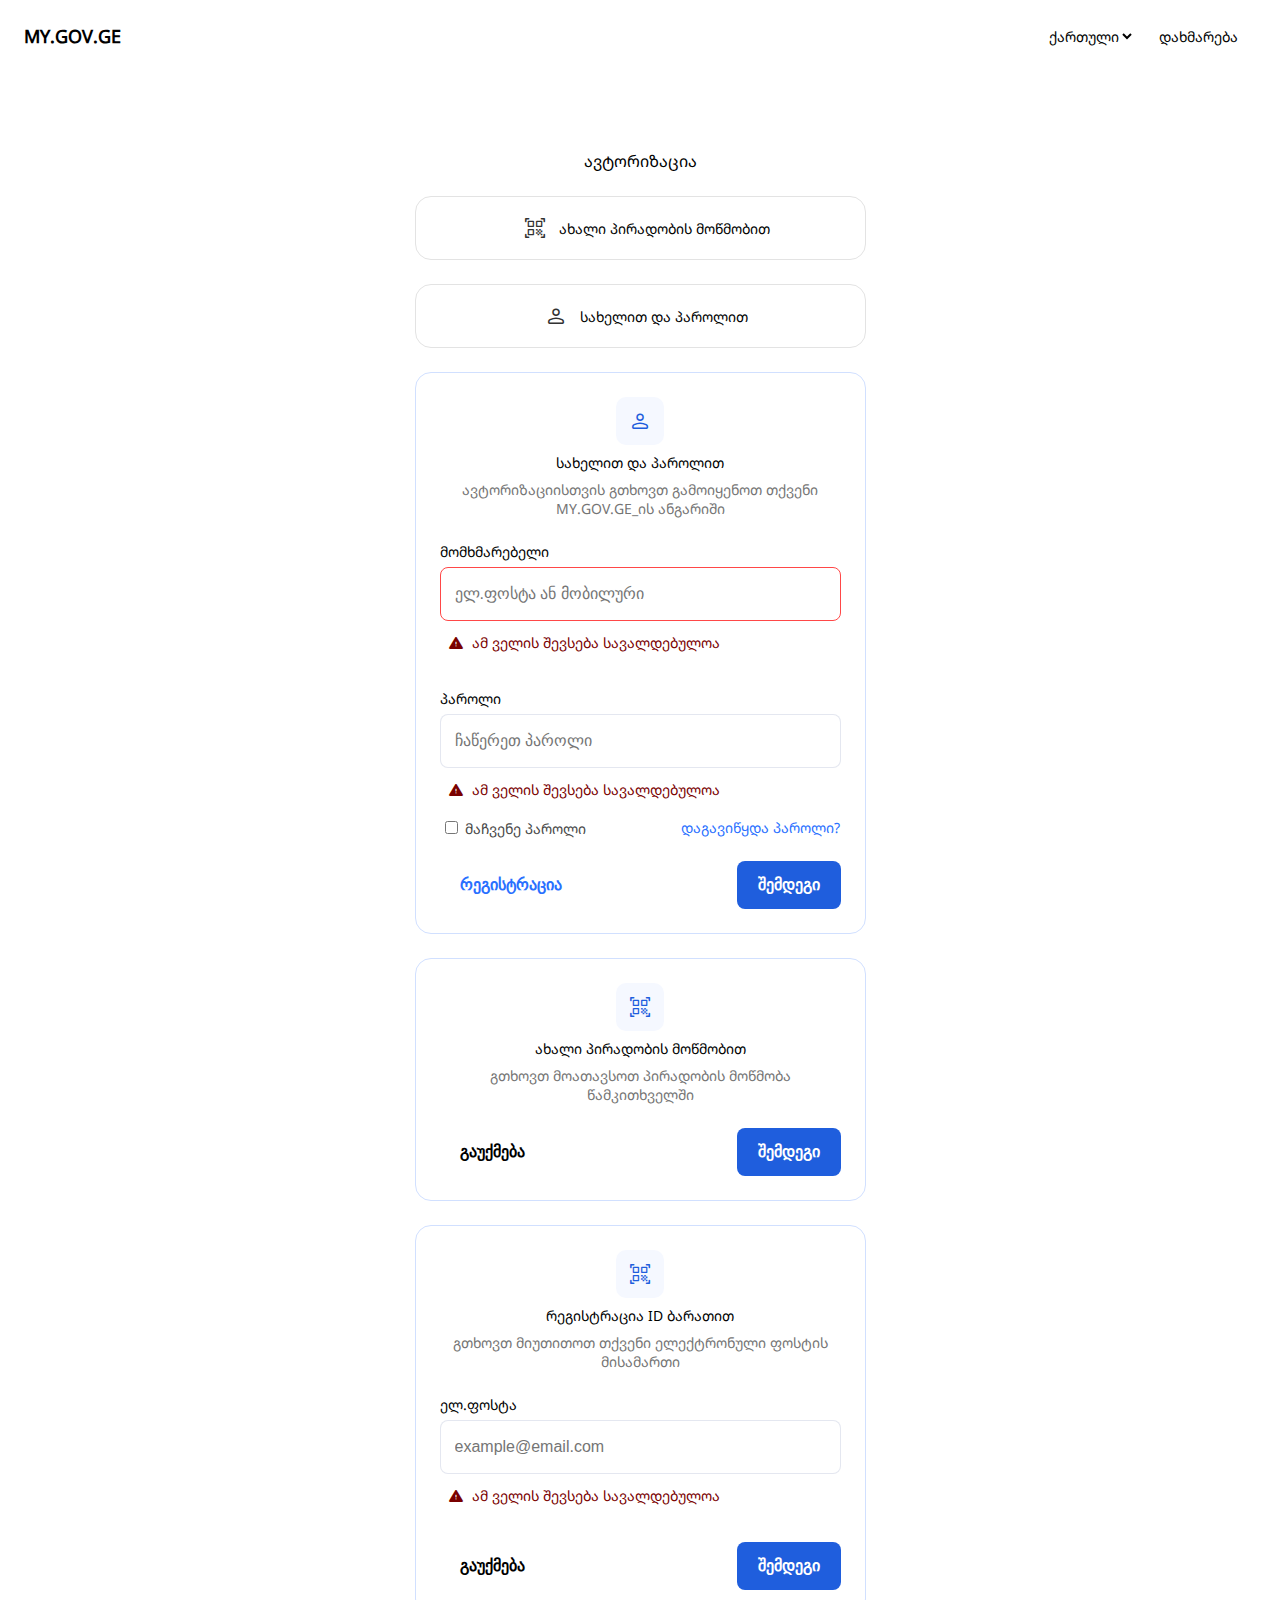
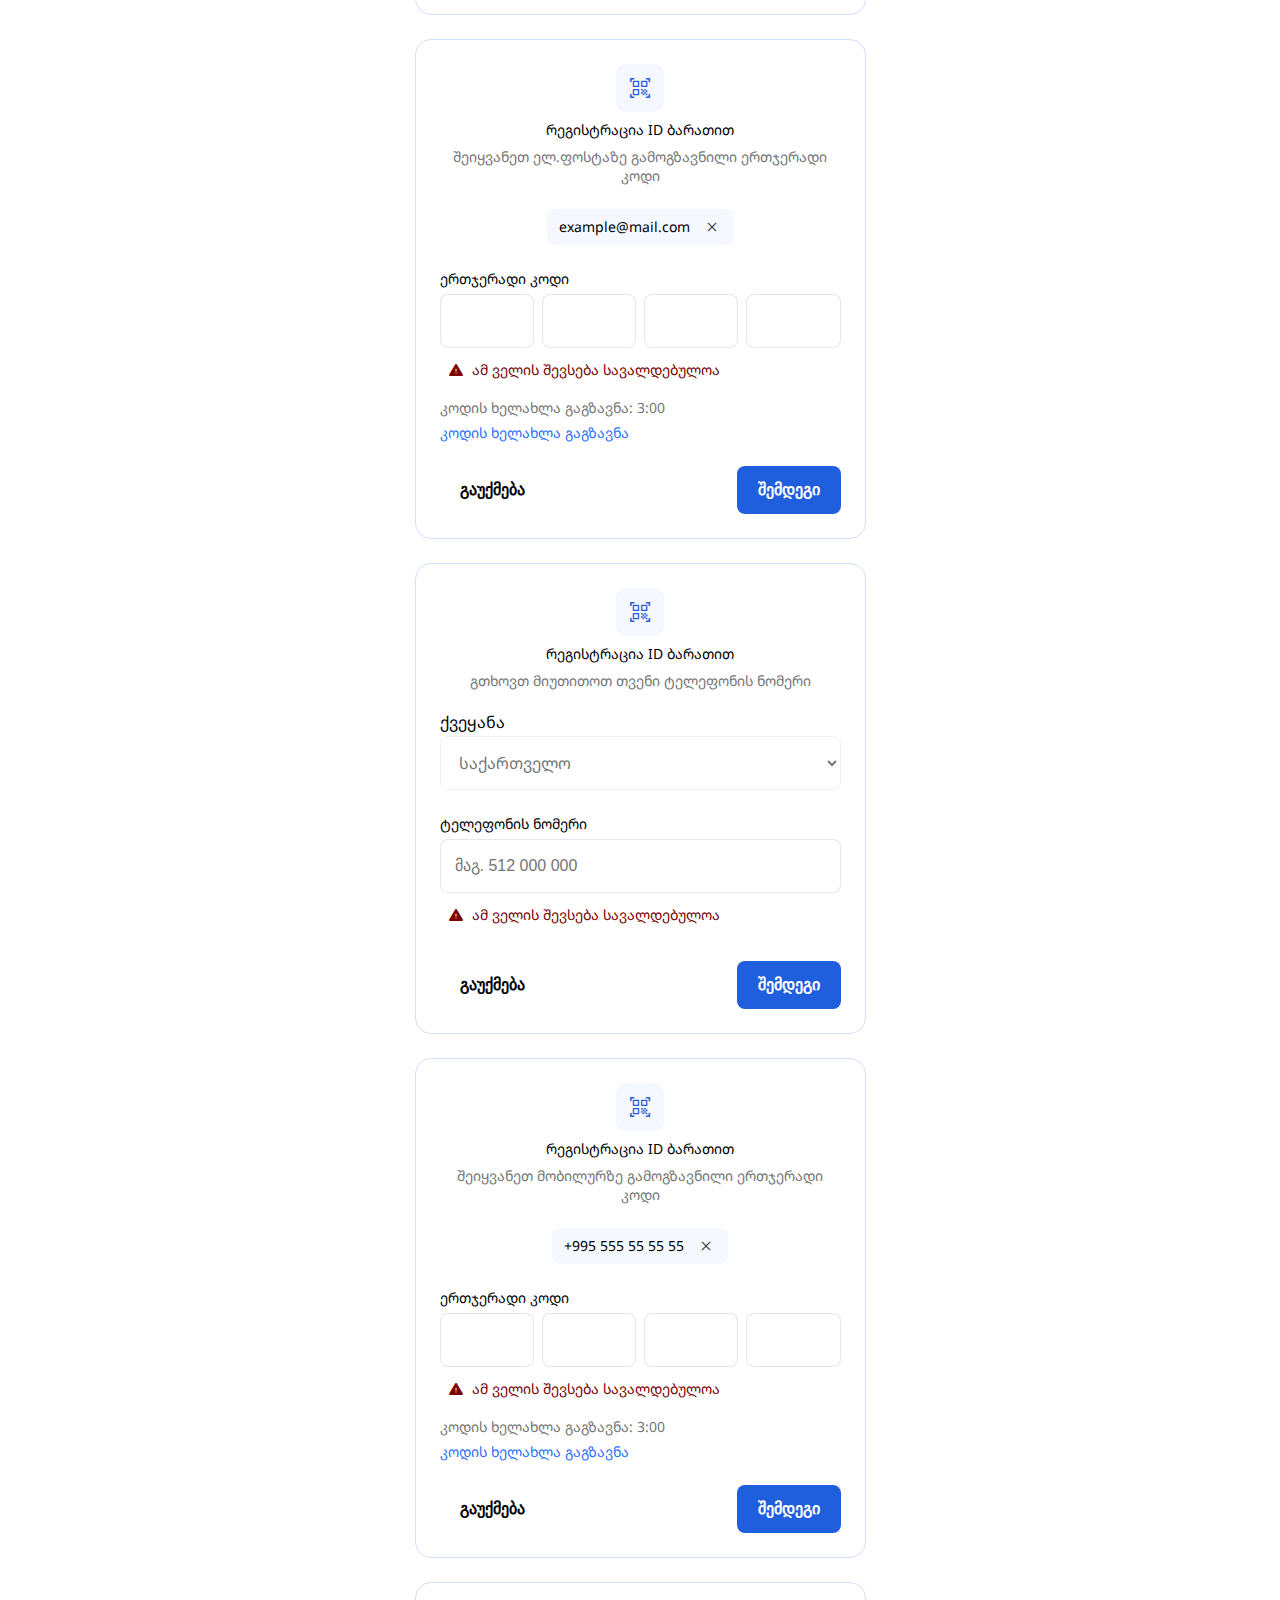
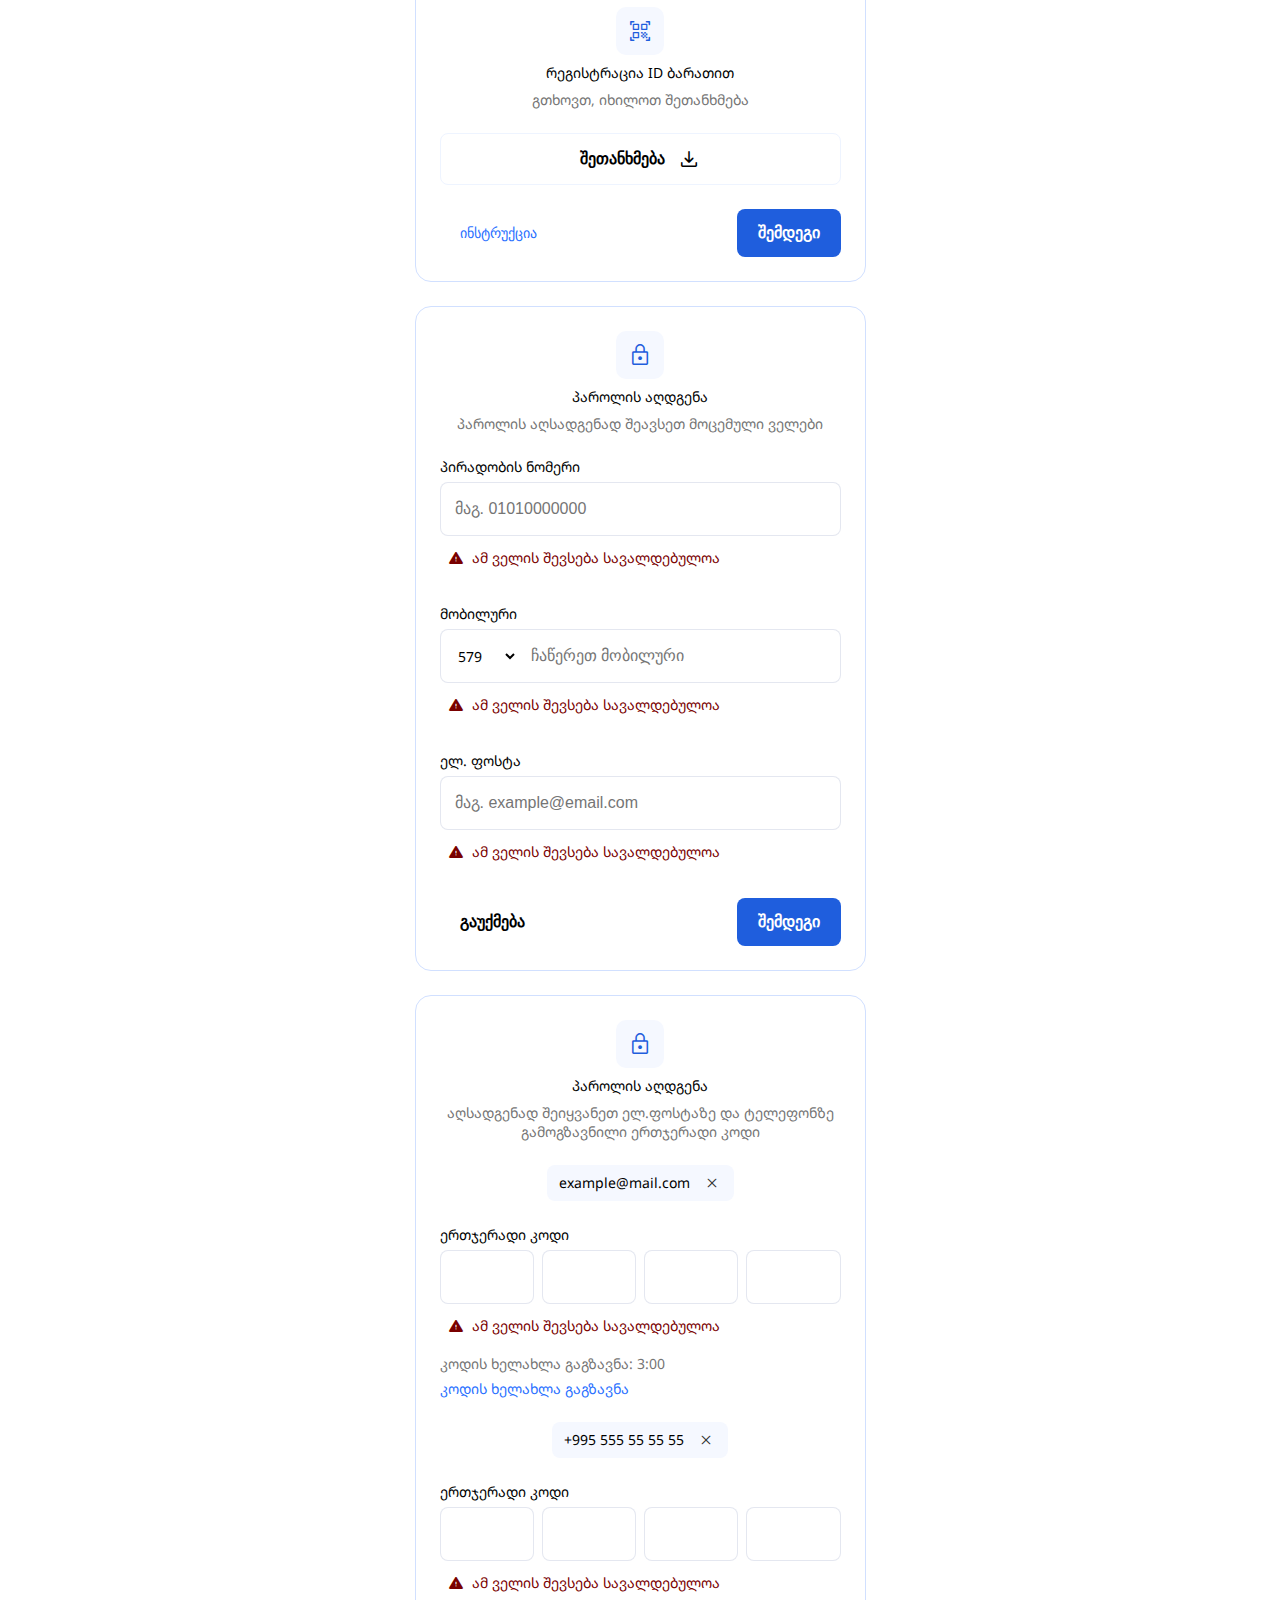
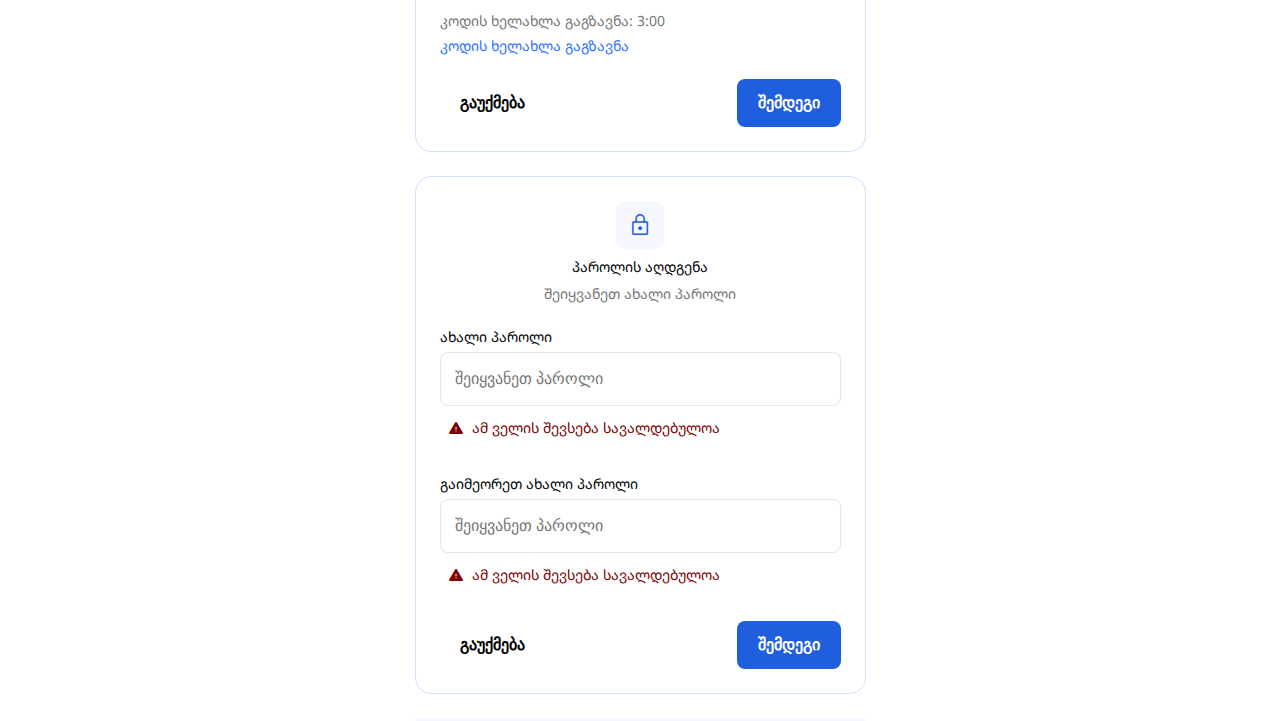
==== commit 454eedd6: "Last Changes" ====
--- a/main.html
+++ b/main.html
@@ -152,7 +152,7 @@
                         </div>
                         <span class="formated-text-2">რეგისტრაცია ID ბარათით</span>
                         <span class="formated-text-1 grey-color-500">
-                        გთხოვთ მიუთითოთ თვენი ელექტრონული ფოსტის მისამართი
+                        გთხოვთ მიუთითოთ თქვენი ელექტრონული ფოსტის მისამართი
                         </span>
                     </div>
                 
@@ -232,7 +232,7 @@
 
 
 
-<!-- ID Registration With Country -->
+<!-- ID Registration With Country And Mobile-->
             <div class="content-container active" role="region" aria-label="Registration form, phone number input">
                 <div class="form-main-container ">
                 
@@ -276,7 +276,7 @@
                     </div> 
                 </div>
             </div> 
-<!-- ID Registration With Country Done -->
+<!-- ID Registration With Country And Mobile Done -->
 
 
 
@@ -431,6 +431,7 @@
 <!-- password restore First Step Done -->
 
 
+<!-- password restore Second Step -->
 
             <div class="content-container active" role="region" aria-label="Passowrd reset form, verification">
                 <div class="form-main-container ">
@@ -498,11 +499,12 @@
                     </div> 
                 </div>
             </div> 
-
-
-
-
-
+<!-- password restore Second Step Done-->
+
+
+
+
+<!-- New password -->
             <div class="content-container active" role="region" aria-label="Password reset form, New password">
                 <div class="form-main-container ">
                     <div class="form-top-container">
@@ -541,9 +543,10 @@
                     </div> 
                 </div>
             </div> 
-
-
-
+<!-- New password Done-->
+
+
+<!-- Bottom Language Selection, Only for mobile -->
             <div class="bottom_select_container">
                 <div class="dropDown_text_ct">
                     <select name="language" id="language" class="dropdown_ct formated-text-1">
@@ -556,7 +559,13 @@
                     <span class="formated-text-1">დახმარება</span>
                 </div>
             </div>
-            <!-- <span class="loader-line"></span> -->
+<!-- Bottom Language Selection, Only for mobile DOne -->
+
+
+<!-- Spinner -->
+            <span class="loader-line"></span>
+<!-- Spinner Done-->
+
             </div>
         </section>
     </div>
